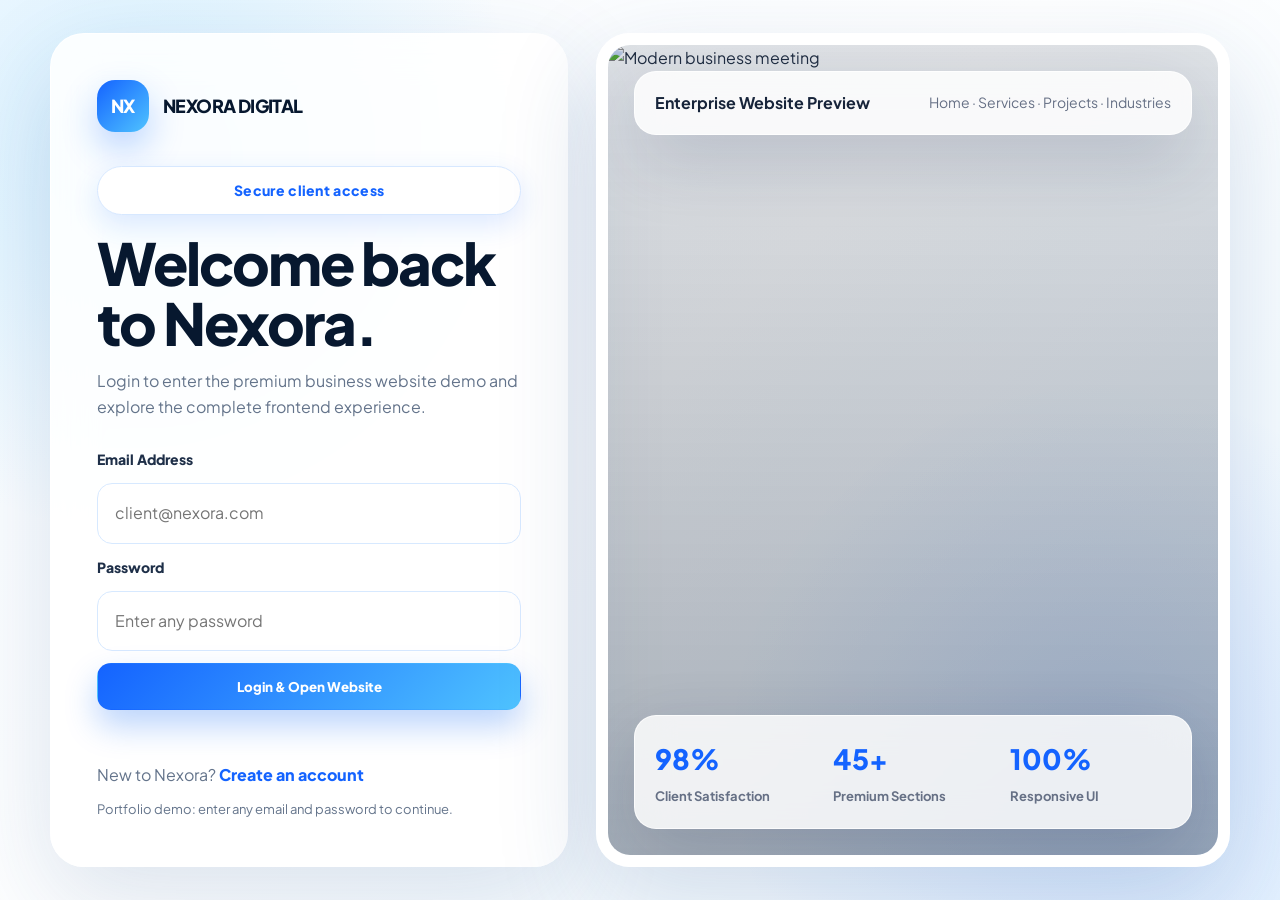
==== index.html @ 27a4ebd5 "Move website files to root" ====
<!DOCTYPE html>
<html lang="en">
<head>
  <meta charset="UTF-8">
  <meta name="viewport" content="width=device-width, initial-scale=1.0">
  <title>Login | NEXORA DIGITAL SOLUTIONS</title>
  <link rel="stylesheet" href="style.css">
  <link href="https://fonts.googleapis.com/css2?family=Plus+Jakarta+Sans:wght@400;500;600;700;800;900&display=swap" rel="stylesheet">
</head>
<body class="auth-body">
  <main class="auth-shell">
    <section class="auth-panel reveal show">
      <a class="brand auth-brand" href="index.html"><span class="logo">NX</span><span>NEXORA DIGITAL</span></a>
      <span class="eyebrow">Secure client access</span>
      <h1>Welcome back to Nexora.</h1>
      <p>Login to enter the premium business website demo and explore the complete frontend experience.</p>
      <form class="auth-form" id="loginForm">
        <label>Email Address</label>
        <input type="email" id="loginEmail" placeholder="client@nexora.com" required>
        <label>Password</label>
        <input type="password" id="loginPassword" placeholder="Enter any password" required>
        <button class="btn btn-primary" type="submit">Login & Open Website</button>
        <p class="form-message"></p>
      </form>
      <p class="auth-switch">New to Nexora? <a href="register.html">Create an account</a></p>
      <p class="auth-note">Portfolio demo: enter any email and password to continue.</p>
    </section>
    <section class="auth-visual">
      <div class="auth-card-top glass-card">
        <b>Enterprise Website Preview</b>
        <span>Home · Services · Projects · Industries</span>
      </div>
      <img src="https://images.unsplash.com/photo-1556761175-5973dc0f32e7?q=80&w=1500&auto=format&fit=crop" alt="Modern business meeting">
      <div class="auth-metrics glass-card">
        <div><strong>98%</strong><span>Client Satisfaction</span></div>
        <div><strong>45+</strong><span>Premium Sections</span></div>
        <div><strong>100%</strong><span>Responsive UI</span></div>
      </div>
    </section>
  </main>
  <script src="script.js"></script>
</body>
</html>
---- style.css ----
:root{
    --bg:#ffffff;
    --text:#081a37;
    --card:#ffffff;
    --section:#f6fbff;
    --border:#dfeeff;
}

.dark-mode{
    --bg:#071a35;
    --text:#ffffff;
    --card:#102544;
    --section:#0b2345;
    --border:#1d3a66;
}



:root{
  --primary:#0b63f6;--primary-2:#22b8ff;--dark:#0b1220;--text:#1d2939;--muted:#667085;--light:#f4f9ff;--white:#fff;--glass:rgba(255,255,255,.72);--border:rgba(11,99,246,.14);--shadow:0 24px 70px rgba(15,35,80,.13);--radius:24px;--max:1180px;
}
*{box-sizing:border-box;margin:0;padding:0}html{scroll-behavior:smooth}body{font-family:Inter,ui-sans-serif,system-ui,-apple-system,Segoe UI,Arial,sans-serif;color:var(--text);background:linear-gradient(180deg,#fff 0%,#f5fbff 55%,#fff 100%);line-height:1.65;overflow-x:hidden}a{text-decoration:none;color:inherit}img{max-width:100%;display:block}.container{width:min(var(--max),92%);margin:auto}.section{padding:94px 0}.section-soft{background:linear-gradient(135deg,#f6fbff,#eef8ff)}.eyebrow{display:inline-flex;align-items:center;gap:8px;padding:8px 14px;border-radius:999px;background:#eaf5ff;color:#075fd4;font-weight:800;font-size:13px;letter-spacing:.2px}.title{font-size:clamp(32px,4vw,54px);line-height:1.08;color:var(--dark);letter-spacing:-1.8px;margin:16px 0}.subtitle{font-size:18px;color:var(--muted);max-width:760px}.center{text-align:center}.center .subtitle{margin:auto}.btn{display:inline-flex;align-items:center;justify-content:center;gap:10px;padding:14px 22px;border-radius:14px;border:1px solid transparent;font-weight:800;transition:.28s ease;cursor:pointer}.btn-primary{background:linear-gradient(135deg,var(--primary),var(--primary-2));color:#fff;box-shadow:0 16px 32px rgba(11,99,246,.28)}.btn-primary:hover{transform:translateY(-3px);box-shadow:0 22px 45px rgba(11,99,246,.34)}.btn-light{background:#fff;border-color:#d7e9ff;color:#0b63f6}.btn-light:hover{transform:translateY(-3px);border-color:#80c9ff}.nav{position:sticky;top:0;z-index:1000;background:rgba(255,255,255,.82);backdrop-filter:blur(18px);border-bottom:1px solid rgba(17,24,39,.08)}.nav-inner{height:78px;display:flex;align-items:center;justify-content:space-between}.brand{display:flex;align-items:center;gap:12px;font-weight:950;color:var(--dark);letter-spacing:-.6px}.logo{width:42px;height:42px;border-radius:14px;background:linear-gradient(135deg,var(--primary),var(--primary-2));display:grid;place-items:center;color:#fff;box-shadow:0 12px 28px rgba(11,99,246,.28)}.nav-links{display:flex;align-items:center;gap:6px}.nav-links a{font-weight:750;color:#344054;padding:10px 14px;border-radius:12px}.nav-links a:hover,.nav-links a.active{color:#0b63f6;background:#edf7ff}.menu-btn{display:none;background:#fff;border:1px solid #d7e9ff;border-radius:12px;padding:10px;font-size:24px}.hero{position:relative;padding:92px 0 58px;overflow:hidden}.hero-grid{display:grid;grid-template-columns:1.05fr .95fr;gap:55px;align-items:center}.hero h1{font-size:clamp(42px,6vw,76px);line-height:1.02;letter-spacing:-3px;color:var(--dark);margin:16px 0}.hero p{font-size:19px;color:var(--muted);max-width:650px}.hero-actions{display:flex;gap:14px;flex-wrap:wrap;margin-top:28px}.hero-card{position:relative;background:var(--glass);border:1px solid rgba(255,255,255,.7);box-shadow:var(--shadow);border-radius:34px;padding:18px;backdrop-filter:blur(18px)}.hero-card img{height:450px;width:100%;object-fit:cover;border-radius:26px}.floating-card{position:absolute;left:-28px;bottom:38px;background:#fff;border:1px solid #e1efff;box-shadow:0 20px 48px rgba(15,35,80,.18);border-radius:20px;padding:16px 18px;max-width:250px}.shape{position:absolute;border-radius:999px;background:linear-gradient(135deg,rgba(34,184,255,.25),rgba(11,99,246,.11));filter:blur(2px);animation:float 8s ease-in-out infinite}.s1{width:220px;height:220px;top:90px;right:-70px}.s2{width:140px;height:140px;left:4%;bottom:60px;animation-delay:1.4s}@keyframes float{50%{transform:translateY(-24px) translateX(12px)}}.logo-slider{padding:28px 0;border-block:1px solid #e8f2ff;background:#fff;overflow:hidden}.logo-track{display:flex;gap:58px;white-space:nowrap;animation:slide 22s linear infinite}.logo-track span{font-size:22px;font-weight:950;color:#8aa1bd;letter-spacing:-.7px}@keyframes slide{to{transform:translateX(-50%)}}.grid-3{display:grid;grid-template-columns:repeat(3,1fr);gap:24px}.grid-4{display:grid;grid-template-columns:repeat(4,1fr);gap:22px}.card{background:#fff;border:1px solid #e6f1ff;border-radius:var(--radius);padding:28px;box-shadow:0 16px 44px rgba(15,35,80,.07);transition:.28s ease}.card:hover{transform:translateY(-8px);box-shadow:0 28px 68px rgba(15,35,80,.13);border-color:#b9ddff}.icon{width:54px;height:54px;border-radius:18px;background:linear-gradient(135deg,#e8f5ff,#dff2ff);display:grid;place-items:center;color:#0b63f6;font-size:24px;margin-bottom:18px}.stat{font-size:42px;font-weight:950;color:var(--primary);line-height:1}.split{display:grid;grid-template-columns:1fr 1fr;gap:52px;align-items:center}.image-wrap{border-radius:32px;overflow:hidden;box-shadow:var(--shadow);border:10px solid #fff}.image-wrap img{height:420px;width:100%;object-fit:cover}.features{display:grid;gap:16px;margin-top:24px}.feature-line{display:flex;gap:14px;background:#fff;border:1px solid #e6f1ff;border-radius:18px;padding:16px}.feature-line b{color:var(--dark)}.pricing{display:grid;grid-template-columns:repeat(3,1fr);gap:24px}.price-card{position:relative}.popular{border:2px solid #0b63f6;transform:scale(1.03)}.price{font-size:46px;font-weight:950;color:var(--dark)}.price small{font-size:15px;color:var(--muted)}.list{list-style:none;margin:20px 0}.list li{padding:9px 0;color:#475467}.list li:before{content:'✓';color:#0b63f6;font-weight:950;margin-right:9px}.testimonial{display:flex;flex-direction:column;gap:16px}.avatar{width:52px;height:52px;border-radius:50%;object-fit:cover}.stars{color:#ffb020;letter-spacing:2px}.faq{max-width:860px;margin:34px auto 0}.faq-item{background:#fff;border:1px solid #e6f1ff;border-radius:18px;margin-bottom:14px;overflow:hidden}.faq-q{display:flex;justify-content:space-between;align-items:center;padding:18px 22px;font-weight:900;cursor:pointer}.faq-a{display:none;padding:0 22px 20px;color:var(--muted)}.faq-item.open .faq-a{display:block}.cta{background:linear-gradient(135deg,#0b63f6,#0dc3ff);border-radius:36px;padding:58px;color:#fff;position:relative;overflow:hidden}.cta .title,.cta .subtitle{color:#fff}.page-hero{padding:86px 0;background:radial-gradient(circle at 80% 20%,#d9f2ff,transparent 35%),linear-gradient(135deg,#f7fbff,#edf8ff)}.team-img{height:250px;width:100%;object-fit:cover;border-radius:20px;margin-bottom:18px}.timeline{position:relative;margin-top:34px}.timeline:before{content:'';position:absolute;left:18px;top:0;bottom:0;width:2px;background:#cfe8ff}.timeline-item{position:relative;margin:0 0 20px 48px;background:#fff;border:1px solid #e6f1ff;border-radius:20px;padding:22px}.timeline-item:before{content:'';position:absolute;left:-39px;top:24px;width:14px;height:14px;border-radius:50%;background:#0b63f6;box-shadow:0 0 0 8px #eaf5ff}.filter-bar{display:flex;gap:12px;flex-wrap:wrap;justify-content:center;margin:30px 0}.filter-btn{border:1px solid #d7e9ff;background:#fff;padding:11px 16px;border-radius:999px;font-weight:850;cursor:pointer}.filter-btn.active,.filter-btn:hover{background:#0b63f6;color:#fff}.project-card img{height:210px;width:100%;object-fit:cover;border-radius:20px;margin-bottom:18px}.industry-row{display:grid;grid-template-columns:1fr 1fr;gap:48px;align-items:center;margin:58px 0}.industry-row:nth-child(even) .industry-image{order:2}.industry-image img{height:380px;width:100%;object-fit:cover;border-radius:30px;box-shadow:var(--shadow);border:9px solid #fff}.tag{display:inline-block;background:#eaf5ff;color:#0b63f6;padding:7px 13px;border-radius:999px;font-weight:900;font-size:13px}.domain-box{display:flex;gap:12px;background:#fff;border:1px solid #d7e9ff;box-shadow:var(--shadow);border-radius:20px;padding:12px;max-width:760px;margin:26px auto 0}.domain-box input,.form input,.form textarea,.form select{width:100%;padding:15px 16px;border:1px solid #d7e9ff;border-radius:14px;font:inherit;outline:none}.domain-box input:focus,.form input:focus,.form textarea:focus{border-color:#0b63f6;box-shadow:0 0 0 4px #eaf5ff}.form{display:grid;gap:15px}.contact-grid{display:grid;grid-template-columns:.9fr 1.1fr;gap:34px}.footer{background:#071224;color:#d6e4f5;padding:70px 0 22px}.footer-grid{display:grid;grid-template-columns:1.4fr repeat(3,1fr);gap:34px}.footer h3,.footer h4{color:#fff;margin-bottom:14px}.footer a{display:block;color:#b9c7d8;margin:9px 0}.footer input{width:100%;padding:14px;border-radius:12px;border:1px solid #243652;background:#0d1b31;color:#fff}.copyright{border-top:1px solid #1e3048;margin-top:40px;padding-top:20px;color:#9fb0c4;display:flex;justify-content:space-between;gap:16px;flex-wrap:wrap}.reveal{opacity:0;transform:translateY(34px);transition:.75s ease}.reveal.show{opacity:1;transform:none}@media(max-width:900px){.menu-btn{display:block}.nav-links{position:fixed;top:78px;left:0;right:0;background:#fff;border-bottom:1px solid #e6f1ff;flex-direction:column;align-items:stretch;padding:16px 5%;display:none}.nav-links.open{display:flex}.hero-grid,.split,.industry-row,.contact-grid{grid-template-columns:1fr}.industry-row:nth-child(even) .industry-image{order:0}.grid-3,.grid-4,.pricing,.footer-grid{grid-template-columns:1fr 1fr}.hero-card img{height:340px}.floating-card{position:static;margin-top:14px}.section{padding:70px 0}}@media(max-width:600px){.grid-3,.grid-4,.pricing,.footer-grid{grid-template-columns:1fr}.domain-box{flex-direction:column}.cta{padding:36px 24px}.hero h1{letter-spacing:-1.8px}.hero-actions .btn{width:100%}.image-wrap img,.industry-image img{height:300px}}

/* === Premium Human-Made Light Theme Upgrade === */
:root{
  --primary:#1463ff;
  --primary-2:#4fc3ff;
  --dark:#07182f;
  --text:#233044;
  --muted:#64748b;
  --light:#f6fbff;
  --white:#ffffff;
  --glass:rgba(255,255,255,.78);
  --border:rgba(20,99,255,.13);
  --shadow:0 28px 80px rgba(31,79,140,.12);
  --radius:26px;
}
body{font-family:"Plus Jakarta Sans",Inter,ui-sans-serif,system-ui,-apple-system,"Segoe UI",Arial,sans-serif;background:radial-gradient(circle at top left,rgba(79,195,255,.16),transparent 30%),linear-gradient(180deg,#ffffff 0%,#f7fbff 45%,#ffffff 100%);color:var(--text);}
.nav{background:rgba(255,255,255,.90);box-shadow:0 12px 35px rgba(15,35,80,.05);}
.brand{font-weight:900}.logo{font-weight:900}.title,.hero h1{font-weight:900;letter-spacing:-2.4px}.subtitle,.hero p{color:#5d6f86}.card,.hero-card,.faq-item,.domain-box,.feature-line,.timeline-item{box-shadow:0 18px 55px rgba(38,90,150,.08);border-color:rgba(20,99,255,.12)}
.card{position:relative;overflow:hidden}.card:before{content:"";position:absolute;inset:0;background:linear-gradient(135deg,rgba(255,255,255,.72),rgba(232,247,255,.28));opacity:.75;pointer-events:none}.card>*{position:relative}.btn{font-family:inherit}.nav-logout{border:1px solid #d7e9ff;background:#fff;color:#1463ff;border-radius:12px;padding:10px 14px;font-weight:850;cursor:pointer;transition:.25s ease}.nav-logout:hover{background:#edf7ff;transform:translateY(-2px)}

.auth-body{min-height:100vh;background:radial-gradient(circle at 12% 18%,rgba(79,195,255,.22),transparent 28%),radial-gradient(circle at 86% 84%,rgba(20,99,255,.13),transparent 28%),linear-gradient(135deg,#f7fbff,#ffffff 48%,#eef8ff);display:grid;place-items:center;padding:28px;}
.auth-shell{width:min(1180px,100%);display:grid;grid-template-columns:.9fr 1.1fr;gap:28px;align-items:stretch;}
.reverse-auth{grid-template-columns:1.1fr .9fr}.auth-panel{background:rgba(255,255,255,.86);border:1px solid rgba(255,255,255,.85);box-shadow:0 34px 100px rgba(31,79,140,.16);backdrop-filter:blur(22px);border-radius:34px;padding:46px;display:flex;flex-direction:column;justify-content:center;}
.auth-brand{margin-bottom:34px}.auth-panel h1{font-size:clamp(34px,5vw,58px);line-height:1.04;letter-spacing:-2px;color:var(--dark);margin:18px 0 14px;font-weight:900}.auth-panel p{color:var(--muted);font-size:16px}.auth-form{display:grid;gap:12px;margin-top:28px}.auth-form label{font-weight:800;color:#1e2f48;font-size:14px}.auth-form input{width:100%;padding:16px 17px;border:1px solid #d7e9ff;border-radius:15px;font:inherit;background:#fff;outline:none}.auth-form input:focus{border-color:var(--primary);box-shadow:0 0 0 5px #eaf5ff}.auth-switch{margin-top:20px}.auth-switch a{font-weight:900;color:var(--primary)}.auth-note{margin-top:10px;font-size:13px!important}.auth-visual{position:relative;min-height:680px;border-radius:34px;overflow:hidden;box-shadow:0 34px 100px rgba(31,79,140,.18);border:12px solid #fff}.auth-visual:after{content:"";position:absolute;inset:0;background:linear-gradient(180deg,rgba(7,24,47,.12),rgba(7,24,47,.34));}.auth-visual img{width:100%;height:100%;object-fit:cover}.glass-card{position:absolute;z-index:2;background:rgba(255,255,255,.82);backdrop-filter:blur(18px);border:1px solid rgba(255,255,255,.75);box-shadow:0 24px 70px rgba(15,35,80,.18);border-radius:22px;color:#17243a}.auth-card-top{top:26px;left:26px;right:26px;padding:18px 20px;display:flex;justify-content:space-between;gap:18px;align-items:center}.auth-card-top span{color:#667085;font-size:14px}.auth-metrics{left:26px;right:26px;bottom:26px;padding:20px;display:grid;grid-template-columns:repeat(3,1fr);gap:16px}.auth-metrics strong{display:block;color:var(--primary);font-size:28px;font-weight:900}.auth-metrics span{color:#667085;font-size:13px;font-weight:700}.auth-form .form-message{min-height:20px;font-weight:800;color:#1463ff}
@media(max-width:900px){.auth-shell,.reverse-auth{grid-template-columns:1fr}.auth-visual{min-height:420px;order:-1}.auth-panel{padding:32px}.auth-card-top{flex-direction:column;align-items:flex-start}.nav-logout{width:100%;text-align:left}.title,.hero h1{letter-spacing:-1.4px}}
@media(max-width:600px){.auth-body{padding:14px}.auth-panel{padding:24px;border-radius:24px}.auth-visual{border-width:7px;border-radius:24px;min-height:360px}.auth-metrics{grid-template-columns:1fr}.auth-card-top,.auth-metrics{left:14px;right:14px}.auth-panel h1{letter-spacing:-1px}}
.service-thumb{
    width:100%;
    height:220px;
    object-fit:cover;
    border-radius:18px;
    margin-bottom:20px;
    transition:0.4s ease;
}

.card:hover .service-thumb{
    transform:scale(1.05);
}

.card{
    overflow:hidden;
}
.service-thumb{
  width:100%;
  height:220px;
  object-fit:cover;
  border-radius:18px;
  margin-bottom:20px;
  transition:0.4s ease;
}

.card:hover .service-thumb{
  transform:scale(1.05);
}

.card{
  overflow:hidden;
}
.service-thumb{
  width:100%;
  height:220px;
  object-fit:cover;
  border-radius:18px;
  margin-bottom:22px;
  transition:.4s ease;
}

.card{
  overflow:hidden;
}

.card:hover .service-thumb{
  transform:scale(1.05);
}
.contact-hero-image{
  width:100%;
  height:300px;
  object-fit:cover;
  border-radius:24px;
  margin-bottom:25px;
  box-shadow:0 18px 55px rgba(38,90,150,.10);
}

.contact-icon{
  width:38px;
  height:38px;
  object-fit:contain;
  margin-right:14px;
}

.feature-line{
  display:flex;
  align-items:center;
}
.service-thumb{
  width:100%;
  height:220px;
  object-fit:cover;
  border-radius:18px;
  margin-bottom:22px;
  transition:.4s ease;
}

.card{
  overflow:hidden;
}

.card:hover .service-thumb{
  transform:scale(1.05);
}
.service-thumb{
  width:100%;
  height:220px;
  object-fit:cover;
  border-radius:18px;
  margin-bottom:20px;
  transition:.4s ease;
}

.card{
  overflow:hidden;
}

.card:hover .service-thumb{
  transform:scale(1.05);
}
.service-thumb{
  width:100%;
  height:220px;
  object-fit:cover;
  border-radius:18px;
  margin-bottom:20px;
  transition:.4s ease;
}

.card{
  overflow:hidden;
}

.card:hover .service-thumb{
  transform:scale(1.05);
}
/* ===============================
   FINAL HEADER + PAGE HERO FIX
   Paste at bottom of style.css
================================ */

.nav{
    position:sticky;
    top:0;
    width:100%;

    background:#fff;

    border-bottom:1px solid #e8eef8;

    z-index:9999;
}

.nav-inner{
    max-width:1600px;
    width:100%;

    margin:auto;

    display:flex;
    align-items:center;
    justify-content:space-between;

    padding:0 40px;
    height:90px;
}

.brand{
  display:flex;
  align-items:center;
  gap:14px;
  font-size:18px;
  font-weight:900;
  color:#07182f;
}

.logo{
  width:52px;
  height:52px;
  border-radius:18px;
  background:linear-gradient(135deg,#1463ff,#4fc3ff);
  color:#fff;
  display:grid;
  place-items:center;
  font-weight:900;
  box-shadow:0 16px 35px rgba(20,99,255,.28);
}

.nav-links{
  display:flex;
  align-items:center;
  gap:8px;
  background:#f8fbff;
  padding:8px;
  border-radius:20px;
  border:1px solid #e6f1ff;
}

.nav-links a{
  padding:12px 17px;
  border-radius:14px;
  font-weight:800;
  color:#344054;
}

.nav-links a:hover,
.nav-links a.active{
  background:#fff;
  color:#1463ff;
  box-shadow:0 8px 24px rgba(20,99,255,.10);
}

.nav-logout{
  padding:12px 18px;
  border-radius:14px;
}

/* Fix big empty header space */
.page-hero{
  padding:75px 0 65px;
  background:
    radial-gradient(circle at 85% 10%, rgba(79,195,255,.22), transparent 30%),
    linear-gradient(135deg,#f8fbff,#eef8ff);
}

.page-hero .title{
  margin-top:16px;
  margin-bottom:18px;
}

.hero{
  padding:85px 0 70px;
}

/* Clean repeated image card style */
.service-thumb{
  width:100%;
  height:220px;
  object-fit:cover;
  border-radius:18px;
  margin-bottom:20px;
  transition:.4s ease;
}

.card{
  overflow:hidden;
}

.card:hover .service-thumb{
  transform:scale(1.05);
}

/* Mobile fix */
@media(max-width:900px){
  .menu-btn{
    display:block;
  }

  .nav-links{
    position:fixed;
    top:88px;
    left:0;
    right:0;
    display:none;
    flex-direction:column;
    align-items:stretch;
    background:white;
    border-radius:0;
    padding:18px 5%;
  }

  .nav-links.open{
    display:flex;
  }

  .nav-inner{
    height:88px;
  }

  .page-hero{
    padding:55px 0 50px;
  }
}
/* Final spacing fix */
.page-hero{
  padding:110px 0 70px !important;
}

.page-hero .title{
  margin-top:0;
}

/* Fix service card image area */
.service-thumb{
  width:100%;
  height:220px;
  object-fit:cover;
  border-radius:18px;
  margin-bottom:20px;
  background:#eef7ff;
}
/* Premium Brand Logo */

.premium-brand{
    display:flex;
    align-items:center;
    gap:14px;
    text-decoration:none;
}

.brand-icon{
    width:58px;
    height:58px;
    border-radius:18px;
    background:linear-gradient(135deg,#1463ff,#4fc3ff);
    display:flex;
    align-items:center;
    justify-content:center;
    color:#fff;
    font-size:24px;
    font-weight:900;
    box-shadow:0 12px 30px rgba(20,99,255,.25);
}

.brand-text h2{
    margin:0;
    font-size:26px;
    font-weight:900;
    color:#081a37;
    line-height:1;
}

.brand-text small{
    display:block;
    margin-top:4px;
    color:#6b7a90;
    font-size:11px;
    letter-spacing:3px;
    font-weight:700;
}
.eyebrow{
  display:inline-flex;
  align-items:center;
  justify-content:center;
  gap:8px;

  padding:10px 20px;
  border-radius:999px;

  background:linear-gradient(135deg,#eaf5ff,#ffffff);
  border:1px solid #6ba5e7;

  color:#005eea;
  font-size:14px;
  font-weight:900;
  letter-spacing:.3px;

  box-shadow:
    0 10px 30px rgba(20,99,255,.10),
    inset 0 1px 0 rgba(255,255,255,.9);
}
.project-card img{
  width:100%;
  height:240px;
  object-fit:cover;
  border-radius:20px;
  margin-bottom:18px;
  background:#eef7ff;
}
```css
/* ==========================================
   PREMIUM BACKGROUND UPGRADE
   Paste at the VERY END of style.css
========================================== */

/* Main Website Background */
body{
    background:var(--bg);
    color:var(--text);
    transition:.4s ease;
}

.card{
    background:var(--card);
    border:1px solid var(--border);
}

.section-soft{
    background:var(--section);
}

.nav{
    background:var(--card);
}

/* Hero Section */
.page-hero{
    position:relative;
    overflow:hidden;

    padding:120px 0 90px !important;

    background:
    linear-gradient(
    rgba(7,24,47,.75),
    rgba(7,24,47,.75)),

    url("https://images.unsplash.com/photo-1497366754035-f200968a6e72?w=1920");

    background-size:cover;
    background-position:center;
    background-repeat:no-repeat;
}

.page-hero::before{
    content:"";
    position:absolute;
    inset:0;

    background:
    radial-gradient(
    circle,
    rgba(255,255,255,.08) 1px,
    transparent 1px);

    background-size:28px 28px;
}

.page-hero .title,
.page-hero .subtitle{
    color:#fff !important;
}

.page-hero .eyebrow{
    background:rgba(255,255,255,.12);
    color:#fff;
    border:1px solid rgba(255,255,255,.2);
}


/* Alternate Section Background */
.section-soft{
    background:
    linear-gradient(
    135deg,
    #081a37,
    #10284f
    ) !important;
}

.section-soft .title,
.section-soft .subtitle,
.section-soft h2,
.section-soft h3,
.section-soft p,
.section-soft .eyebrow{
    color:#fafafa !important;
}

.section-soft .card{
    background:rgba(255, 255, 255, 0.06);
    backdrop-filter:blur(14px);
    border:1px solid rgba(255,255,255,.08);
}


/* Project Cards */
.project-card{
    background:#fff;
    border:none;

    box-shadow:
    0 20px 60px rgba(0,0,0,.08);

    transition:.4s ease;
}

.project-card:hover{
    transform:translateY(-10px);

    box-shadow:
    0 30px 70px rgba(0,0,0,.15);
}


/* Industry Images */
.industry-image img,
.project-card img,
.image-wrap img{
    transition:.5s ease;
}

.industry-image:hover img,
.project-card:hover img,
.image-wrap:hover img{
    transform:scale(1.05);
}


/* CTA Section */
.cta{
    background:
    linear-gradient(
    135deg,
    #95fc5a,
    #00b7ff
    ) !important;

    box-shadow:
    0 25px 80px rgba(20,99,255,.30);
}


/* Footer */
.footer{
    background:
    linear-gradient(
    135deg,
    #020617,
    #07182f
    ) !important;
}

.footer::before{
    content:"";
    display:block;
    height:1px;

    background:
    linear-gradient(
    90deg,
    transparent,
    rgba(255,255,255,.15),
    transparent);
}


/* Navigation */
.nav{
    background:
    rgba(255,255,255,.92) !important;

    backdrop-filter:blur(20px);

    box-shadow:
    0 10px 35px rgba(0,0,0,.04);
}


/* Premium Glow Effect */
.card{
    position:relative;
}

.card::after{
    content:"";
    position:absolute;
    top:0;
    left:0;
    right:0;

    height:3px;

    background:
    linear-gradient(
    90deg,
    #1463ff,
    #4fc3ff);

    opacity:0;
    transition:.3s ease;
}

.card:hover::after{
    opacity:1;
}


/* Scrollbar */
::-webkit-scrollbar{
    width:10px;
}

::-webkit-scrollbar-track{
    background:#edf5ff;
}

::-webkit-scrollbar-thumb{
    background:#1463ff;
    border-radius:20px;
}

::-webkit-scrollbar-thumb:hover{
    background:#0b4fd9;
}
```
/* FINAL EYEBROW FIX */

.eyebrow{
    display:inline-flex !important;
    align-items:center !important;
    gap:10px !important;

    padding:12px 24px !important;

    background:#ffffff !important;
    border:1px solid #d8e8ff !important;

    border-radius:999px !important;

    color:#1463ff !important;

    font-size:14px !important;
    font-weight:800 !important;

    box-shadow:0 8px 24px rgba(20,99,255,.12) !important;
}

.eyebrow::before{
    content:"" !important;

    width:8px !important;
    height:8px !important;

    border-radius:50% !important;

    background:#1463ff !important;

    box-shadow:0 0 0 4px rgba(20,99,255,.12) !important;
}
/* Final badge fix for light + dark sections */
.eyebrow{
  display:inline-flex !important;
  align-items:center !important;
  gap:10px !important;
  padding:12px 24px !important;
  background:#ffffff !important;
  color:#1463ff !important;
  border:1px solid #cfe4ff !important;
  border-radius:999px !important;
  font-size:14px !important;
  font-weight:900 !important;
  box-shadow:0 10px 28px rgba(20,99,255,.14) !important;
}

.eyebrow::before{
  content:"" !important;
  width:8px !important;
  height:8px !important;
  border-radius:50% !important;
  background:#1463ff !important;
  box-shadow:0 0 0 5px rgba(20,99,255,.12) !important;
}
/* Force badge text color */

.eyebrow,
.eyebrow span,
.eyebrow p{
    color:#1463ff !important;
    opacity:1 !important;
    visibility:visible !important;
}

.eyebrow{
    background:#ffffff !important;
    border:1px solid #565657 !important;
}

/* FINAL EYEBROW FIX */

.eyebrow{
    display:inline-flex !important;
    align-items:center !important;
    gap:10px !important;

    padding:12px 24px !important;

    background:#ffffff !important;
    border:1px solid #d7e8ff !important;

    border-radius:999px !important;

    color:#1463ff !important;

    font-size:14px !important;
    font-weight:800 !important;

    text-decoration:none !important;
    opacity:1 !important;
}

.eyebrow::before{
    content:"";
    width:8px;
    height:8px;
    border-radius:50%;
    background:#1463ff;
    box-shadow:0 0 0 4px rgba(20,99,255,.12);
}

/* Fix text inside dark sections */
.section-soft .eyebrow,
.center .eyebrow,
.reveal .eyebrow{
    color:#1463ff !important;
}
.eyebrow::before{
  display:none !important;
}
.theme-btn{
    width:50px;
    height:50px;

    border:none;
    border-radius:14px;

    cursor:pointer;

    font-size:20px;

    background:#eef6ff;

    transition:.3s;
}

.theme-btn:hover{
    transform:translateY(-2px);
}
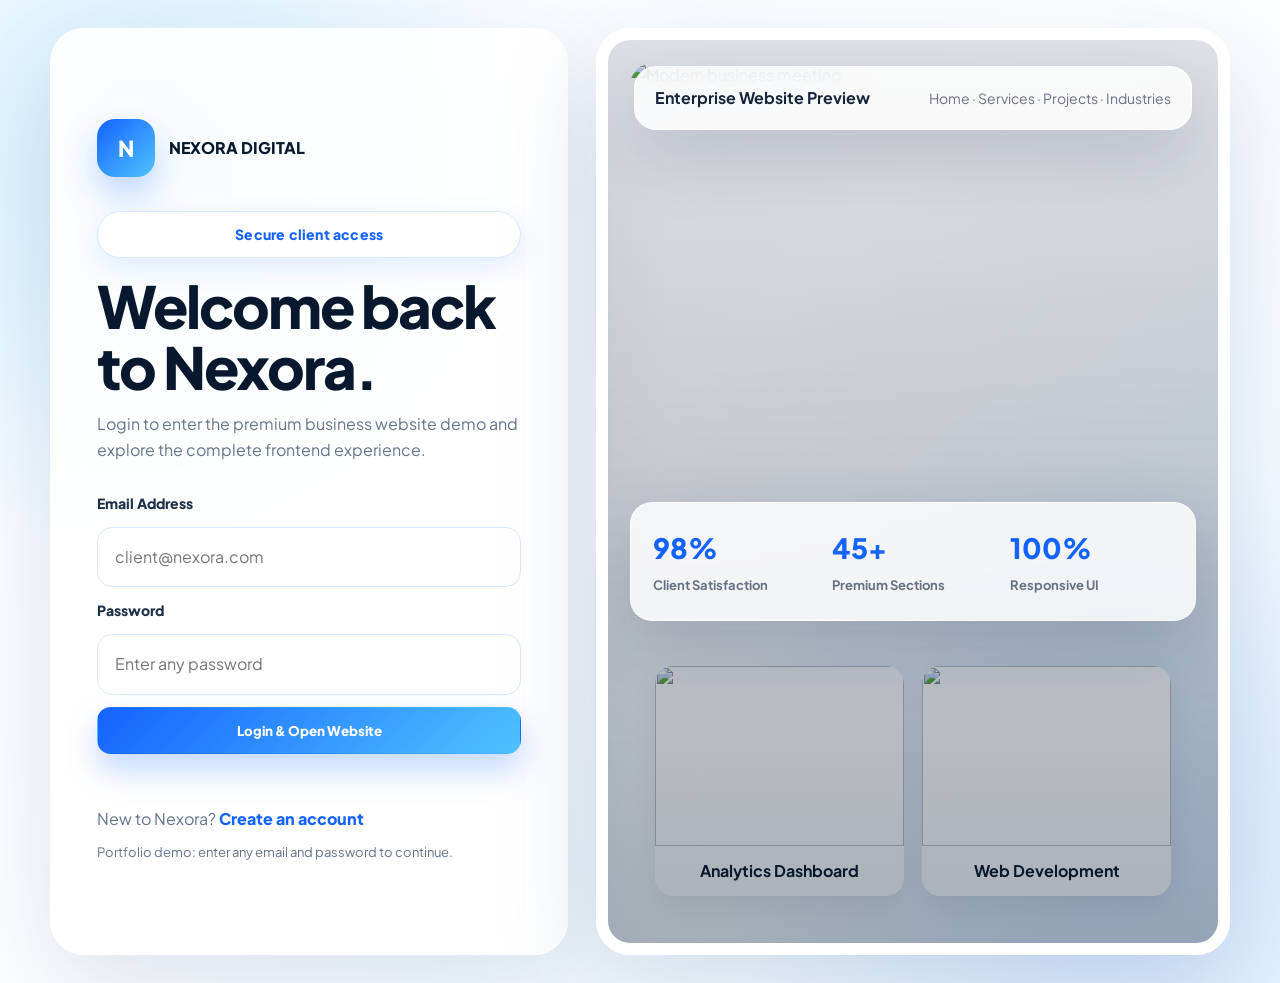
==== commit a6d9dfd1: "Final Nexora website improvements" ====
--- a/index.html
+++ b/index.html
@@ -10,7 +10,7 @@
 <body class="auth-body">
   <main class="auth-shell">
     <section class="auth-panel reveal show">
-      <a class="brand auth-brand" href="index.html"><span class="logo">NX</span><span>NEXORA DIGITAL</span></a>
+      <a class="brand auth-brand" href="index.html"><span class="logo">N</span><span>NEXORA DIGITAL</span></a>
       <span class="eyebrow">Secure client access</span>
       <h1>Welcome back to Nexora.</h1>
       <p>Login to enter the premium business website demo and explore the complete frontend experience.</p>
@@ -32,10 +32,24 @@
       </div>
       <img src="https://images.unsplash.com/photo-1556761175-5973dc0f32e7?q=80&w=1500&auto=format&fit=crop" alt="Modern business meeting">
       <div class="auth-metrics glass-card">
+        
         <div><strong>98%</strong><span>Client Satisfaction</span></div>
         <div><strong>45+</strong><span>Premium Sections</span></div>
         <div><strong>100%</strong><span>Responsive UI</span></div>
       </div>
+      <div class="extra-showcase">
+
+  <div class="extra-card">
+    <img src="https://images.unsplash.com/photo-1551288049-bebda4e38f71?w=1200" alt="">
+    <span>Analytics Dashboard</span>
+  </div>
+
+  <div class="extra-card">
+    <img src="https://images.unsplash.com/photo-1498050108023-c5249f4df085?w=1200" alt="">
+    <span>Web Development</span>
+  </div>
+
+</div>
     </section>
   </main>
   <script src="script.js"></script>
--- a/style.css
+++ b/style.css
@@ -1,28 +1,9 @@
-
-:root{
-    --bg:#ffffff;
-    --text:#081a37;
-    --card:#ffffff;
-    --section:#f6fbff;
-    --border:#dfeeff;
-}
-
-.dark-mode{
-    --bg:#071a35;
-    --text:#ffffff;
-    --card:#102544;
-    --section:#0b2345;
-    --border:#1d3a66;
-}
-
-
-
-:root{
-  --primary:#0b63f6;--primary-2:#22b8ff;--dark:#0b1220;--text:#1d2939;--muted:#667085;--light:#f4f9ff;--white:#fff;--glass:rgba(255,255,255,.72);--border:rgba(11,99,246,.14);--shadow:0 24px 70px rgba(15,35,80,.13);--radius:24px;--max:1180px;
-}
-*{box-sizing:border-box;margin:0;padding:0}html{scroll-behavior:smooth}body{font-family:Inter,ui-sans-serif,system-ui,-apple-system,Segoe UI,Arial,sans-serif;color:var(--text);background:linear-gradient(180deg,#fff 0%,#f5fbff 55%,#fff 100%);line-height:1.65;overflow-x:hidden}a{text-decoration:none;color:inherit}img{max-width:100%;display:block}.container{width:min(var(--max),92%);margin:auto}.section{padding:94px 0}.section-soft{background:linear-gradient(135deg,#f6fbff,#eef8ff)}.eyebrow{display:inline-flex;align-items:center;gap:8px;padding:8px 14px;border-radius:999px;background:#eaf5ff;color:#075fd4;font-weight:800;font-size:13px;letter-spacing:.2px}.title{font-size:clamp(32px,4vw,54px);line-height:1.08;color:var(--dark);letter-spacing:-1.8px;margin:16px 0}.subtitle{font-size:18px;color:var(--muted);max-width:760px}.center{text-align:center}.center .subtitle{margin:auto}.btn{display:inline-flex;align-items:center;justify-content:center;gap:10px;padding:14px 22px;border-radius:14px;border:1px solid transparent;font-weight:800;transition:.28s ease;cursor:pointer}.btn-primary{background:linear-gradient(135deg,var(--primary),var(--primary-2));color:#fff;box-shadow:0 16px 32px rgba(11,99,246,.28)}.btn-primary:hover{transform:translateY(-3px);box-shadow:0 22px 45px rgba(11,99,246,.34)}.btn-light{background:#fff;border-color:#d7e9ff;color:#0b63f6}.btn-light:hover{transform:translateY(-3px);border-color:#80c9ff}.nav{position:sticky;top:0;z-index:1000;background:rgba(255,255,255,.82);backdrop-filter:blur(18px);border-bottom:1px solid rgba(17,24,39,.08)}.nav-inner{height:78px;display:flex;align-items:center;justify-content:space-between}.brand{display:flex;align-items:center;gap:12px;font-weight:950;color:var(--dark);letter-spacing:-.6px}.logo{width:42px;height:42px;border-radius:14px;background:linear-gradient(135deg,var(--primary),var(--primary-2));display:grid;place-items:center;color:#fff;box-shadow:0 12px 28px rgba(11,99,246,.28)}.nav-links{display:flex;align-items:center;gap:6px}.nav-links a{font-weight:750;color:#344054;padding:10px 14px;border-radius:12px}.nav-links a:hover,.nav-links a.active{color:#0b63f6;background:#edf7ff}.menu-btn{display:none;background:#fff;border:1px solid #d7e9ff;border-radius:12px;padding:10px;font-size:24px}.hero{position:relative;padding:92px 0 58px;overflow:hidden}.hero-grid{display:grid;grid-template-columns:1.05fr .95fr;gap:55px;align-items:center}.hero h1{font-size:clamp(42px,6vw,76px);line-height:1.02;letter-spacing:-3px;color:var(--dark);margin:16px 0}.hero p{font-size:19px;color:var(--muted);max-width:650px}.hero-actions{display:flex;gap:14px;flex-wrap:wrap;margin-top:28px}.hero-card{position:relative;background:var(--glass);border:1px solid rgba(255,255,255,.7);box-shadow:var(--shadow);border-radius:34px;padding:18px;backdrop-filter:blur(18px)}.hero-card img{height:450px;width:100%;object-fit:cover;border-radius:26px}.floating-card{position:absolute;left:-28px;bottom:38px;background:#fff;border:1px solid #e1efff;box-shadow:0 20px 48px rgba(15,35,80,.18);border-radius:20px;padding:16px 18px;max-width:250px}.shape{position:absolute;border-radius:999px;background:linear-gradient(135deg,rgba(34,184,255,.25),rgba(11,99,246,.11));filter:blur(2px);animation:float 8s ease-in-out infinite}.s1{width:220px;height:220px;top:90px;right:-70px}.s2{width:140px;height:140px;left:4%;bottom:60px;animation-delay:1.4s}@keyframes float{50%{transform:translateY(-24px) translateX(12px)}}.logo-slider{padding:28px 0;border-block:1px solid #e8f2ff;background:#fff;overflow:hidden}.logo-track{display:flex;gap:58px;white-space:nowrap;animation:slide 22s linear infinite}.logo-track span{font-size:22px;font-weight:950;color:#8aa1bd;letter-spacing:-.7px}@keyframes slide{to{transform:translateX(-50%)}}.grid-3{display:grid;grid-template-columns:repeat(3,1fr);gap:24px}.grid-4{display:grid;grid-template-columns:repeat(4,1fr);gap:22px}.card{background:#fff;border:1px solid #e6f1ff;border-radius:var(--radius);padding:28px;box-shadow:0 16px 44px rgba(15,35,80,.07);transition:.28s ease}.card:hover{transform:translateY(-8px);box-shadow:0 28px 68px rgba(15,35,80,.13);border-color:#b9ddff}.icon{width:54px;height:54px;border-radius:18px;background:linear-gradient(135deg,#e8f5ff,#dff2ff);display:grid;place-items:center;color:#0b63f6;font-size:24px;margin-bottom:18px}.stat{font-size:42px;font-weight:950;color:var(--primary);line-height:1}.split{display:grid;grid-template-columns:1fr 1fr;gap:52px;align-items:center}.image-wrap{border-radius:32px;overflow:hidden;box-shadow:var(--shadow);border:10px solid #fff}.image-wrap img{height:420px;width:100%;object-fit:cover}.features{display:grid;gap:16px;margin-top:24px}.feature-line{display:flex;gap:14px;background:#fff;border:1px solid #e6f1ff;border-radius:18px;padding:16px}.feature-line b{color:var(--dark)}.pricing{display:grid;grid-template-columns:repeat(3,1fr);gap:24px}.price-card{position:relative}.popular{border:2px solid #0b63f6;transform:scale(1.03)}.price{font-size:46px;font-weight:950;color:var(--dark)}.price small{font-size:15px;color:var(--muted)}.list{list-style:none;margin:20px 0}.list li{padding:9px 0;color:#475467}.list li:before{content:'✓';color:#0b63f6;font-weight:950;margin-right:9px}.testimonial{display:flex;flex-direction:column;gap:16px}.avatar{width:52px;height:52px;border-radius:50%;object-fit:cover}.stars{color:#ffb020;letter-spacing:2px}.faq{max-width:860px;margin:34px auto 0}.faq-item{background:#fff;border:1px solid #e6f1ff;border-radius:18px;margin-bottom:14px;overflow:hidden}.faq-q{display:flex;justify-content:space-between;align-items:center;padding:18px 22px;font-weight:900;cursor:pointer}.faq-a{display:none;padding:0 22px 20px;color:var(--muted)}.faq-item.open .faq-a{display:block}.cta{background:linear-gradient(135deg,#0b63f6,#0dc3ff);border-radius:36px;padding:58px;color:#fff;position:relative;overflow:hidden}.cta .title,.cta .subtitle{color:#fff}.page-hero{padding:86px 0;background:radial-gradient(circle at 80% 20%,#d9f2ff,transparent 35%),linear-gradient(135deg,#f7fbff,#edf8ff)}.team-img{height:250px;width:100%;object-fit:cover;border-radius:20px;margin-bottom:18px}.timeline{position:relative;margin-top:34px}.timeline:before{content:'';position:absolute;left:18px;top:0;bottom:0;width:2px;background:#cfe8ff}.timeline-item{position:relative;margin:0 0 20px 48px;background:#fff;border:1px solid #e6f1ff;border-radius:20px;padding:22px}.timeline-item:before{content:'';position:absolute;left:-39px;top:24px;width:14px;height:14px;border-radius:50%;background:#0b63f6;box-shadow:0 0 0 8px #eaf5ff}.filter-bar{display:flex;gap:12px;flex-wrap:wrap;justify-content:center;margin:30px 0}.filter-btn{border:1px solid #d7e9ff;background:#fff;padding:11px 16px;border-radius:999px;font-weight:850;cursor:pointer}.filter-btn.active,.filter-btn:hover{background:#0b63f6;color:#fff}.project-card img{height:210px;width:100%;object-fit:cover;border-radius:20px;margin-bottom:18px}.industry-row{display:grid;grid-template-columns:1fr 1fr;gap:48px;align-items:center;margin:58px 0}.industry-row:nth-child(even) .industry-image{order:2}.industry-image img{height:380px;width:100%;object-fit:cover;border-radius:30px;box-shadow:var(--shadow);border:9px solid #fff}.tag{display:inline-block;background:#eaf5ff;color:#0b63f6;padding:7px 13px;border-radius:999px;font-weight:900;font-size:13px}.domain-box{display:flex;gap:12px;background:#fff;border:1px solid #d7e9ff;box-shadow:var(--shadow);border-radius:20px;padding:12px;max-width:760px;margin:26px auto 0}.domain-box input,.form input,.form textarea,.form select{width:100%;padding:15px 16px;border:1px solid #d7e9ff;border-radius:14px;font:inherit;outline:none}.domain-box input:focus,.form input:focus,.form textarea:focus{border-color:#0b63f6;box-shadow:0 0 0 4px #eaf5ff}.form{display:grid;gap:15px}.contact-grid{display:grid;grid-template-columns:.9fr 1.1fr;gap:34px}.footer{background:#071224;color:#d6e4f5;padding:70px 0 22px}.footer-grid{display:grid;grid-template-columns:1.4fr repeat(3,1fr);gap:34px}.footer h3,.footer h4{color:#fff;margin-bottom:14px}.footer a{display:block;color:#b9c7d8;margin:9px 0}.footer input{width:100%;padding:14px;border-radius:12px;border:1px solid #243652;background:#0d1b31;color:#fff}.copyright{border-top:1px solid #1e3048;margin-top:40px;padding-top:20px;color:#9fb0c4;display:flex;justify-content:space-between;gap:16px;flex-wrap:wrap}.reveal{opacity:0;transform:translateY(34px);transition:.75s ease}.reveal.show{opacity:1;transform:none}@media(max-width:900px){.menu-btn{display:block}.nav-links{position:fixed;top:78px;left:0;right:0;background:#fff;border-bottom:1px solid #e6f1ff;flex-direction:column;align-items:stretch;padding:16px 5%;display:none}.nav-links.open{display:flex}.hero-grid,.split,.industry-row,.contact-grid{grid-template-columns:1fr}.industry-row:nth-child(even) .industry-image{order:0}.grid-3,.grid-4,.pricing,.footer-grid{grid-template-columns:1fr 1fr}.hero-card img{height:340px}.floating-card{position:static;margin-top:14px}.section{padding:70px 0}}@media(max-width:600px){.grid-3,.grid-4,.pricing,.footer-grid{grid-template-columns:1fr}.domain-box{flex-direction:column}.cta{padding:36px 24px}.hero h1{letter-spacing:-1.8px}.hero-actions .btn{width:100%}.image-wrap img,.industry-image img{height:300px}}
-
-/* === Premium Human-Made Light Theme Upgrade === */
+/* =========================================================
+   NEXORA DIGITAL SOLUTIONS - CLEAN PROFESSIONAL STYLE.CSS
+   Full fixed version: cleaned duplicates + improved image spacing
+   Keeps existing colors/content; only layout and image fitting improved
+========================================================= */
+
 :root{
   --primary:#1463ff;
   --primary-2:#4fc3ff;
@@ -31,727 +12,1001 @@
   --muted:#64748b;
   --light:#f6fbff;
   --white:#ffffff;
+  --card:#ffffff;
+  --section:#f6fbff;
+  --border:#dcecff;
   --glass:rgba(255,255,255,.78);
-  --border:rgba(20,99,255,.13);
   --shadow:0 28px 80px rgba(31,79,140,.12);
   --radius:26px;
-}
-body{font-family:"Plus Jakarta Sans",Inter,ui-sans-serif,system-ui,-apple-system,"Segoe UI",Arial,sans-serif;background:radial-gradient(circle at top left,rgba(79,195,255,.16),transparent 30%),linear-gradient(180deg,#ffffff 0%,#f7fbff 45%,#ffffff 100%);color:var(--text);}
-.nav{background:rgba(255,255,255,.90);box-shadow:0 12px 35px rgba(15,35,80,.05);}
-.brand{font-weight:900}.logo{font-weight:900}.title,.hero h1{font-weight:900;letter-spacing:-2.4px}.subtitle,.hero p{color:#5d6f86}.card,.hero-card,.faq-item,.domain-box,.feature-line,.timeline-item{box-shadow:0 18px 55px rgba(38,90,150,.08);border-color:rgba(20,99,255,.12)}
-.card{position:relative;overflow:hidden}.card:before{content:"";position:absolute;inset:0;background:linear-gradient(135deg,rgba(255,255,255,.72),rgba(232,247,255,.28));opacity:.75;pointer-events:none}.card>*{position:relative}.btn{font-family:inherit}.nav-logout{border:1px solid #d7e9ff;background:#fff;color:#1463ff;border-radius:12px;padding:10px 14px;font-weight:850;cursor:pointer;transition:.25s ease}.nav-logout:hover{background:#edf7ff;transform:translateY(-2px)}
-
-.auth-body{min-height:100vh;background:radial-gradient(circle at 12% 18%,rgba(79,195,255,.22),transparent 28%),radial-gradient(circle at 86% 84%,rgba(20,99,255,.13),transparent 28%),linear-gradient(135deg,#f7fbff,#ffffff 48%,#eef8ff);display:grid;place-items:center;padding:28px;}
-.auth-shell{width:min(1180px,100%);display:grid;grid-template-columns:.9fr 1.1fr;gap:28px;align-items:stretch;}
-.reverse-auth{grid-template-columns:1.1fr .9fr}.auth-panel{background:rgba(255,255,255,.86);border:1px solid rgba(255,255,255,.85);box-shadow:0 34px 100px rgba(31,79,140,.16);backdrop-filter:blur(22px);border-radius:34px;padding:46px;display:flex;flex-direction:column;justify-content:center;}
-.auth-brand{margin-bottom:34px}.auth-panel h1{font-size:clamp(34px,5vw,58px);line-height:1.04;letter-spacing:-2px;color:var(--dark);margin:18px 0 14px;font-weight:900}.auth-panel p{color:var(--muted);font-size:16px}.auth-form{display:grid;gap:12px;margin-top:28px}.auth-form label{font-weight:800;color:#1e2f48;font-size:14px}.auth-form input{width:100%;padding:16px 17px;border:1px solid #d7e9ff;border-radius:15px;font:inherit;background:#fff;outline:none}.auth-form input:focus{border-color:var(--primary);box-shadow:0 0 0 5px #eaf5ff}.auth-switch{margin-top:20px}.auth-switch a{font-weight:900;color:var(--primary)}.auth-note{margin-top:10px;font-size:13px!important}.auth-visual{position:relative;min-height:680px;border-radius:34px;overflow:hidden;box-shadow:0 34px 100px rgba(31,79,140,.18);border:12px solid #fff}.auth-visual:after{content:"";position:absolute;inset:0;background:linear-gradient(180deg,rgba(7,24,47,.12),rgba(7,24,47,.34));}.auth-visual img{width:100%;height:100%;object-fit:cover}.glass-card{position:absolute;z-index:2;background:rgba(255,255,255,.82);backdrop-filter:blur(18px);border:1px solid rgba(255,255,255,.75);box-shadow:0 24px 70px rgba(15,35,80,.18);border-radius:22px;color:#17243a}.auth-card-top{top:26px;left:26px;right:26px;padding:18px 20px;display:flex;justify-content:space-between;gap:18px;align-items:center}.auth-card-top span{color:#667085;font-size:14px}.auth-metrics{left:26px;right:26px;bottom:26px;padding:20px;display:grid;grid-template-columns:repeat(3,1fr);gap:16px}.auth-metrics strong{display:block;color:var(--primary);font-size:28px;font-weight:900}.auth-metrics span{color:#667085;font-size:13px;font-weight:700}.auth-form .form-message{min-height:20px;font-weight:800;color:#1463ff}
-@media(max-width:900px){.auth-shell,.reverse-auth{grid-template-columns:1fr}.auth-visual{min-height:420px;order:-1}.auth-panel{padding:32px}.auth-card-top{flex-direction:column;align-items:flex-start}.nav-logout{width:100%;text-align:left}.title,.hero h1{letter-spacing:-1.4px}}
-@media(max-width:600px){.auth-body{padding:14px}.auth-panel{padding:24px;border-radius:24px}.auth-visual{border-width:7px;border-radius:24px;min-height:360px}.auth-metrics{grid-template-columns:1fr}.auth-card-top,.auth-metrics{left:14px;right:14px}.auth-panel h1{letter-spacing:-1px}}
-.service-thumb{
-    width:100%;
-    height:220px;
-    object-fit:cover;
-    border-radius:18px;
-    margin-bottom:20px;
-    transition:0.4s ease;
-}
-
-.card:hover .service-thumb{
-    transform:scale(1.05);
-}
-
-.card{
-    overflow:hidden;
-}
-.service-thumb{
-  width:100%;
-  height:220px;
-  object-fit:cover;
-  border-radius:18px;
-  margin-bottom:20px;
-  transition:0.4s ease;
-}
-
-.card:hover .service-thumb{
-  transform:scale(1.05);
-}
-
-.card{
-  overflow:hidden;
-}
-.service-thumb{
-  width:100%;
-  height:220px;
-  object-fit:cover;
-  border-radius:18px;
-  margin-bottom:22px;
-  transition:.4s ease;
-}
-
-.card{
-  overflow:hidden;
-}
-
-.card:hover .service-thumb{
-  transform:scale(1.05);
-}
-.contact-hero-image{
-  width:100%;
-  height:300px;
-  object-fit:cover;
-  border-radius:24px;
-  margin-bottom:25px;
-  box-shadow:0 18px 55px rgba(38,90,150,.10);
-}
-
-.contact-icon{
-  width:38px;
-  height:38px;
-  object-fit:contain;
-  margin-right:14px;
-}
-
-.feature-line{
-  display:flex;
-  align-items:center;
-}
-.service-thumb{
-  width:100%;
-  height:220px;
-  object-fit:cover;
-  border-radius:18px;
-  margin-bottom:22px;
-  transition:.4s ease;
-}
-
-.card{
-  overflow:hidden;
-}
-
-.card:hover .service-thumb{
-  transform:scale(1.05);
-}
-.service-thumb{
-  width:100%;
-  height:220px;
-  object-fit:cover;
-  border-radius:18px;
-  margin-bottom:20px;
-  transition:.4s ease;
-}
-
-.card{
-  overflow:hidden;
-}
-
-.card:hover .service-thumb{
-  transform:scale(1.05);
-}
-.service-thumb{
-  width:100%;
-  height:220px;
-  object-fit:cover;
-  border-radius:18px;
-  margin-bottom:20px;
-  transition:.4s ease;
-}
-
-.card{
-  overflow:hidden;
-}
-
-.card:hover .service-thumb{
-  transform:scale(1.05);
-}
-/* ===============================
-   FINAL HEADER + PAGE HERO FIX
-   Paste at bottom of style.css
-================================ */
-
-.nav{
-    position:sticky;
-    top:0;
-    width:100%;
-
-    background:#fff;
-
-    border-bottom:1px solid #e8eef8;
-
-    z-index:9999;
-}
-
-.nav-inner{
-    max-width:1600px;
-    width:100%;
-
-    margin:auto;
-
-    display:flex;
-    align-items:center;
-    justify-content:space-between;
-
-    padding:0 40px;
-    height:90px;
-}
-
-.brand{
-  display:flex;
-  align-items:center;
-  gap:14px;
-  font-size:18px;
-  font-weight:900;
-  color:#07182f;
-}
-
-.logo{
-  width:52px;
-  height:52px;
-  border-radius:18px;
-  background:linear-gradient(135deg,#1463ff,#4fc3ff);
-  color:#fff;
-  display:grid;
-  place-items:center;
-  font-weight:900;
-  box-shadow:0 16px 35px rgba(20,99,255,.28);
-}
-
-.nav-links{
-  display:flex;
-  align-items:center;
-  gap:8px;
-  background:#f8fbff;
-  padding:8px;
-  border-radius:20px;
-  border:1px solid #e6f1ff;
-}
-
-.nav-links a{
-  padding:12px 17px;
-  border-radius:14px;
-  font-weight:800;
-  color:#344054;
-}
-
-.nav-links a:hover,
-.nav-links a.active{
-  background:#fff;
-  color:#1463ff;
-  box-shadow:0 8px 24px rgba(20,99,255,.10);
-}
-
-.nav-logout{
-  padding:12px 18px;
-  border-radius:14px;
-}
-
-/* Fix big empty header space */
-.page-hero{
-  padding:75px 0 65px;
+  --max:1180px;
+}
+
+.dark-mode{
+  --dark:#ffffff;
+  --text:#ffffff;
+  --muted:#cbd5e1;
+  --card:#102544;
+  --section:#0b2345;
+  --border:#1d3a66;
+}
+
+*{box-sizing:border-box;margin:0;padding:0;}
+html{scroll-behavior:smooth;}
+
+body{
+  font-family:"Plus Jakarta Sans", sans-serif;
+  color:#233044;
+  line-height:1.65;
+  overflow-x:hidden;
   background:
-    radial-gradient(circle at 85% 10%, rgba(79,195,255,.22), transparent 30%),
-    linear-gradient(135deg,#f8fbff,#eef8ff);
-}
-
-.page-hero .title{
-  margin-top:16px;
-  margin-bottom:18px;
-}
-
-.hero{
-  padding:85px 0 70px;
-}
-
-/* Clean repeated image card style */
-.service-thumb{
-  width:100%;
-  height:220px;
-  object-fit:cover;
-  border-radius:18px;
-  margin-bottom:20px;
-  transition:.4s ease;
-}
-
-.card{
-  overflow:hidden;
-}
-
-.card:hover .service-thumb{
-  transform:scale(1.05);
-}
-
-/* Mobile fix */
-@media(max-width:900px){
-  .menu-btn{
-    display:block;
-  }
-
-  .nav-links{
-    position:fixed;
-    top:88px;
-    left:0;
-    right:0;
-    display:none;
-    flex-direction:column;
-    align-items:stretch;
-    background:white;
-    border-radius:0;
-    padding:18px 5%;
-  }
-
-  .nav-links.open{
-    display:flex;
-  }
-
-  .nav-inner{
-    height:88px;
-  }
-
-  .page-hero{
-    padding:55px 0 50px;
-  }
-}
-/* Final spacing fix */
-.page-hero{
-  padding:110px 0 70px !important;
-}
-
-.page-hero .title{
-  margin-top:0;
-}
-
-/* Fix service card image area */
-.service-thumb{
-  width:100%;
-  height:220px;
-  object-fit:cover;
-  border-radius:18px;
-  margin-bottom:20px;
-  background:#eef7ff;
-}
-/* Premium Brand Logo */
-
-.premium-brand{
-    display:flex;
-    align-items:center;
-    gap:14px;
-    text-decoration:none;
-}
-
-.brand-icon{
-    width:58px;
-    height:58px;
-    border-radius:18px;
-    background:linear-gradient(135deg,#1463ff,#4fc3ff);
-    display:flex;
-    align-items:center;
-    justify-content:center;
-    color:#fff;
-    font-size:24px;
-    font-weight:900;
-    box-shadow:0 12px 30px rgba(20,99,255,.25);
-}
-
-.brand-text h2{
-    margin:0;
-    font-size:26px;
-    font-weight:900;
-    color:#081a37;
-    line-height:1;
-}
-
-.brand-text small{
-    display:block;
-    margin-top:4px;
-    color:#6b7a90;
-    font-size:11px;
-    letter-spacing:3px;
-    font-weight:700;
-}
-.eyebrow{
+    radial-gradient(circle at 10% 20%, rgba(20,99,255,.06), transparent 25%),
+    radial-gradient(circle at 90% 80%, rgba(79,195,255,.06), transparent 25%),
+    linear-gradient(135deg,#77a7d6 0%,#74bd8a 35%,#44ac81 70%,#f5f9ff 100%);
+}
+
+a{text-decoration:none;color:inherit;}
+img{max-width:100%;display:block;}
+.container{width:min(var(--max),92%);margin:auto;}
+.section{padding:94px 0;}
+.section-soft{background:var(--section);}
+.center{text-align:center;}
+.center .subtitle{margin:auto;}
+
+.eyebrow,.hero-tag{
   display:inline-flex;
   align-items:center;
   justify-content:center;
   gap:8px;
-
-  padding:10px 20px;
+  padding:11px 22px;
   border-radius:999px;
-
-  background:linear-gradient(135deg,#eaf5ff,#ffffff);
-  border:1px solid #6ba5e7;
-
-  color:#005eea;
+  background:#ffffff;
+  border:1px solid #d7e8ff;
+  color:#1463ff;
   font-size:14px;
   font-weight:900;
-  letter-spacing:.3px;
-
-  box-shadow:
-    0 10px 30px rgba(20,99,255,.10),
-    inset 0 1px 0 rgba(255,255,255,.9);
-}
-.project-card img{
+  letter-spacing:.2px;
+  box-shadow:0 10px 28px rgba(20,99,255,.12);
+}
+
+.title{
+  font-size:clamp(32px,4vw,54px);
+  line-height:1.08;
+  color:var(--dark);
+  letter-spacing:-1.8px;
+  margin:16px 0;
+  font-weight:900;
+}
+.subtitle{font-size:18px;color:var(--muted);max-width:760px;}
+
+.btn{
+  display:inline-flex;
+  align-items:center;
+  justify-content:center;
+  gap:10px;
+  padding:14px 22px;
+  border-radius:14px;
+  border:1px solid transparent;
+  font-weight:800;
+  font-family:inherit;
+  transition:.28s ease;
+  cursor:pointer;
+}
+.btn-primary{background:linear-gradient(135deg,var(--primary),var(--primary-2));color:#fff;box-shadow:0 16px 32px rgba(20,99,255,.25);}
+.btn-light{background:#fff;border-color:#d7e9ff;color:#1463ff;}
+.btn-primary:hover,.btn-light:hover{transform:translateY(-3px);}
+
+/* ================= NAVBAR ================= */
+.nav,.premium-nav{
+  position:sticky;
+  top:0;
   width:100%;
-  height:240px;
+  z-index:9999;
+  background:rgba(255,255,255,.94);
+  backdrop-filter:blur(20px);
+  border-bottom:1px solid #e8eef8;
+  box-shadow:0 10px 35px rgba(0,0,0,.04);
+}
+.nav-inner,.premium-nav-inner{
+  max-width:1600px;
+  width:100%;
+  height:90px;
+  margin:auto;
+  display:flex;
+  align-items:center;
+  justify-content:space-between;
+  gap:24px;
+  padding:0 40px;
+}
+.brand,.premium-brand{display:flex;align-items:center;gap:14px;color:#07182f;font-weight:900;}
+.logo,.brand-icon,.premium-logo{
+  width:58px;height:58px;border-radius:18px;
+  background:linear-gradient(135deg,#1463ff,#4fc3ff);
+  color:#fff;display:grid;place-items:center;font-size:22px;font-weight:900;
+  box-shadow:0 16px 35px rgba(20,99,255,.28);
+}
+.brand-text h2,.premium-brand b{margin:0;font-size:26px;font-weight:900;color:#081a37;line-height:1;letter-spacing:-.8px;}
+.brand-text small,.premium-brand small{display:block;margin-top:5px;color:#6b7a90;font-size:11px;letter-spacing:3px;font-weight:700;}
+.nav-links,.premium-links{display:flex;align-items:center;gap:8px;background:#f8fbff;padding:8px;border-radius:20px;border:1px solid #e6f1ff;}
+.nav-links a,.premium-links a{padding:12px 17px;border-radius:14px;font-weight:800;color:#344054;transition:.25s ease;}
+.nav-links a:hover,.nav-links a.active,.premium-links a:hover,.premium-links a.active{background:#fff;color:#1463ff;box-shadow:0 8px 24px rgba(20,99,255,.10);}
+.premium-actions{display:flex;align-items:center;gap:12px;}
+.nav-logout{padding:12px 18px;border-radius:14px;border:1px solid #d7e9ff;background:#fff;color:#1463ff;font-weight:850;cursor:pointer;transition:.25s ease;}
+.nav-logout:hover{background:#edf7ff;transform:translateY(-2px);}
+.menu-btn{display:none;background:#fff;border:1px solid #d7e9ff;border-radius:12px;padding:10px 14px;font-size:24px;cursor:pointer;}
+.theme-btn{width:50px;height:50px;border:none;border-radius:14px;cursor:pointer;font-size:20px;background:#eef6ff;transition:.3s;}
+.theme-btn:hover{transform:translateY(-2px);}
+
+/* ================= HERO ================= */
+.hero{position:relative;padding:85px 0 70px;overflow:hidden;}
+.hero-grid{display:grid;grid-template-columns:1.05fr .95fr;gap:55px;align-items:center;}
+.hero h1{font-size:clamp(42px,6vw,76px);line-height:1.02;letter-spacing:-3px;color:#07182f;margin:16px 0;font-weight:900;}
+.hero p{font-size:19px;color:#5d6f86;max-width:650px;}
+.hero-actions,.hero-buttons{display:flex;gap:18px;flex-wrap:wrap;margin-top:35px;}
+.hero-card{position:relative;background:var(--glass);border:1px solid rgba(255,255,255,.7);box-shadow:var(--shadow);border-radius:34px;padding:18px;backdrop-filter:blur(18px);}
+.hero-card img{height:450px;width:100%;object-fit:cover;border-radius:26px;}
+.floating-card{position:absolute;left:-28px;bottom:38px;background:#fff;border:1px solid #e1efff;box-shadow:0 20px 48px rgba(15,35,80,.18);border-radius:20px;padding:16px 18px;max-width:250px;}
+.shape{position:absolute;border-radius:999px;background:linear-gradient(135deg,rgba(34,184,255,.25),rgba(11,99,246,.11));filter:blur(2px);animation:float 8s ease-in-out infinite;}
+.s1{width:220px;height:220px;top:90px;right:-70px;}.s2{width:140px;height:140px;left:4%;bottom:60px;animation-delay:1.4s;}
+@keyframes float{50%{transform:translateY(-24px) translateX(12px);}}
+
+/* Dark premium home hero */
+.hero-pro{
+  position:relative;
+  min-height:calc(100vh - 90px);
+  padding:85px 0 80px;
+  color:#fff;
+  background:
+    linear-gradient(90deg, rgba(5,12,25,.92) 0%, rgba(5,12,25,.78) 45%, rgba(5,12,25,.90) 100%),
+    url("https://images.unsplash.com/photo-1517077304055-6e89abbf09b0?w=1920");
+  background-size:cover;
+  background-position:center;
+}
+.hero-pro-grid{position:relative;z-index:2;display:grid;grid-template-columns:1fr 1fr;gap:90px;align-items:center;}
+.hero-pro h1{font-size:clamp(52px,5.2vw,86px);line-height:1.02;letter-spacing:-3px;max-width:820px;color:#fff;}
+.hero-pro p{font-size:20px;line-height:1.7;max-width:650px;color:#dbeafe;margin:24px 0;}
+.hero-points{list-style:none;margin:28px 0;}
+.hero-points li{color:#f8fafc;margin:12px 0;font-size:18px;}
+.hero-points li::before{content:"•";color:#4fc3ff;font-size:26px;margin-right:12px;}
+.hero-stats{display:flex;gap:40px;margin-top:34px;flex-wrap:wrap;}
+.hero-stats strong{display:block;font-size:44px;color:#fff;line-height:1;}
+.hero-stats span{color:#cbd5e1;font-weight:700;}
+
+.hero-showcase{position:relative;width:620px;height:540px;margin:auto;}
+.showcase-card{position:absolute;width:340px;background:#fff;border-radius:24px;overflow:hidden;border:1px solid rgba(255,255,255,.18);box-shadow:0 35px 90px rgba(0,0,0,.45);transition:.4s ease;}
+.showcase-card img{width:100%;height:235px;object-fit:cover;object-position:center;}
+.showcase-card span{display:block;padding:18px;font-size:18px;font-weight:900;color:#081a37;}
+.card-1{top:150px;left:0;transform:rotate(-8deg);z-index:1;}
+.card-2{top:10px;left:150px;z-index:3;}
+.card-3{top:260px;left:210px;transform:rotate(8deg);z-index:2;}
+.showcase-card:hover{transform:translateY(-12px) scale(1.04);z-index:10;}
+
+/* Optional old premium hero support */
+.premium-hero{position:relative;min-height:100vh;display:grid;grid-template-columns:1.2fr .8fr;align-items:center;gap:60px;padding:120px 8%;overflow:hidden;background:linear-gradient(135deg,#ffffff 0%,#fafcff 50%,#f4f8ff 100%);}
+.premium-hero::before{content:"";position:absolute;width:700px;height:700px;right:-250px;top:-150px;border-radius:50%;background:rgba(20,99,255,.10);filter:blur(95px);}
+.premium-hero::after{content:"";position:absolute;width:500px;height:500px;left:-150px;bottom:-150px;border-radius:50%;background:rgba(79,195,255,.10);filter:blur(85px);}
+.hero-content,.hero-panel{position:relative;z-index:2;}
+.hero-content h1{margin-top:30px;font-size:clamp(58px,7.5vw,104px);line-height:.96;font-weight:900;color:#081a37;letter-spacing:-4px;}
+.hero-desc,.hero-content p{max-width:650px;margin-top:28px;font-size:20px;color:#5d6d83;line-height:1.8;font-weight:500;}
+.hero-panel{background:rgba(255,255,255,.78);backdrop-filter:blur(18px);padding:50px;border-radius:30px;border:1px solid #dcecff;box-shadow:0 30px 80px rgba(0,0,0,.08);}
+.panel-line{display:block;width:60px;height:5px;background:#1463ff;margin-bottom:25px;border-radius:10px;}
+.hero-panel h3{font-size:36px;color:#081a37;margin-bottom:20px;}.hero-panel p{color:#5d6d83;line-height:1.8;margin-bottom:30px;}.hero-panel a{color:#1463ff;font-weight:800;}
+
+/* ================= LAYOUTS + CARDS ================= */
+.logo-slider{padding:28px 0;border-block:1px solid #e8f2ff;background:#fff;overflow:hidden;}
+.logo-track{display:flex;gap:58px;white-space:nowrap;animation:slide 22s linear infinite;}
+.logo-track span{font-size:22px;font-weight:950;color:#4b5555;letter-spacing:-.7px;}
+@keyframes slide{to{transform:translateX(-50%);}}
+.grid-3{display:grid;grid-template-columns:repeat(3,1fr);gap:24px;}
+.grid-4{display:grid;grid-template-columns:repeat(4,1fr);gap:22px;}
+.split{display:grid;grid-template-columns:1.1fr 1fr;gap:60px;align-items:center;}
+
+.card{position:relative;overflow:hidden;background:#fff;border:1px solid #e6f1ff;border-radius:var(--radius);padding:28px;box-shadow:0 18px 55px rgba(38,90,150,.08);transition:.28s ease;}
+.card:hover{transform:translateY(-8px);box-shadow:0 28px 68px rgba(15,35,80,.13);border-color:#b9ddff;}
+.card::after{content:"";position:absolute;top:0;left:0;right:0;height:3px;background:linear-gradient(90deg,#1463ff,#4fc3ff);opacity:0;transition:.3s ease;}
+.card:hover::after{opacity:1;}
+.icon{width:54px;height:54px;border-radius:18px;background:linear-gradient(135deg,#e8f5ff,#dff2ff);display:grid;place-items:center;color:#1463ff;font-size:24px;margin-bottom:18px;}
+
+/* ================= IMAGE FIXES: full-fill all nearby spaces ================= */
+.service-thumb,.project-card img,.team-img,.contact-hero-image,.industry-image img,.image-wrap img,.auth-visual img,.hero-card img,.showcase-card img{
+  width:100%;
   object-fit:cover;
-  border-radius:20px;
-  margin-bottom:18px;
-  background:#eef7ff;
-}
-```css
-/* ==========================================
-   PREMIUM BACKGROUND UPGRADE
-   Paste at the VERY END of style.css
-========================================== */
-
-/* Main Website Background */
-body{
-    background:var(--bg);
-    color:var(--text);
+  object-position:center;
+  display:block;
+}
+.service-thumb{height:240px;border-radius:20px;margin-bottom:20px;background:#eef7ff;transition:.45s ease;}
+.project-card img{height:260px;border-radius:20px;margin-bottom:18px;background:#eef7ff;transition:.45s ease;}
+.team-img{height:280px;border-radius:20px;margin-bottom:18px;background:#eef7ff;transition:.45s ease;}
+.card:hover .service-thumb,.project-card:hover img,.card:hover .team-img,.industry-image:hover img,.image-wrap:hover img{transform:scale(1.04);}
+
+.image-wrap{width:100%;height:100%;min-height:460px;border-radius:32px;overflow:hidden;box-shadow:var(--shadow);border:3px solid rgba(255,255,255,.55);display:flex;align-items:stretch;background:rgba(255,255,255,.15);}
+.image-wrap img{height:100%;min-height:460px;border-radius:0;transition:.5s ease;box-shadow:none;}
+
+.industry-image{width:100%;height:100%;border-radius:30px;overflow:hidden;box-shadow:var(--shadow);border:6px solid rgba(255,255,255,.85);}
+.industry-image img{height:420px;border-radius:0;transition:.5s ease;}
+.contact-hero-image{height:340px;border-radius:24px;margin-bottom:25px;box-shadow:0 18px 55px rgba(38,90,150,.10);}
+.contact-icon{width:38px;height:38px;object-fit:contain;margin-right:14px;}
+
+.features{
+    display:grid;
+    gap:30px;
+    margin-top:24px;
+}
+.feature-line{display:flex;align-items:center;gap:14px;background:#fff;border:1px solid #e6f1ff;border-radius:18px;padding:16px;box-shadow:0 18px 55px rgba(38,90,150,.08);}
+.feature-line b{color:#07182f;}
+
+/* ================= PAGE HERO ================= */
+.page-hero{position:relative;overflow:hidden;padding:110px 0 70px;background:linear-gradient(rgba(7,24,47,.72),rgba(7,24,47,.72)),url("https://images.unsplash.com/photo-1497366754035-f200968a6e72?w=1920");background-size:cover;background-position:center;}
+.page-hero::before{content:"";position:absolute;inset:0;background:radial-gradient(circle,rgba(255,255,255,.08) 1px,transparent 1px);background-size:28px 28px;}
+.page-hero .container{position:relative;z-index:2;}.page-hero .title,.page-hero .subtitle{color:#fff;}
+
+/* ================= STATS ================= */
+.stat{font-size:64px;font-weight:900;line-height:1;background:linear-gradient(135deg,#293747,#7f9728,#689132);-webkit-background-clip:text;-webkit-text-fill-color:transparent;letter-spacing:-2px;margin-bottom:12px;}
+.section-soft .card.center{background:linear-gradient(135deg,rgba(15, 11, 11, 0.2),rgba(32, 32, 32, 0.08));backdrop-filter:blur(20px);border:1px solid rgba(138, 4, 4, 0.767);}
+.section-soft .card.center p{color:#fff;font-size:18px;font-weight:700;}
+.section-soft.dark-section,.section-soft.stats-dark{background:linear-gradient(135deg,#081a37,#10284f);}
+.section-soft.dark-section .title,.section-soft.dark-section .subtitle,.section-soft.dark-section h2,.section-soft.dark-section h3,.section-soft.dark-section p,.section-soft.stats-dark .title,.section-soft.stats-dark .subtitle,.section-soft.stats-dark h2,.section-soft.stats-dark h3,.section-soft.stats-dark p{color:#fff;}
+
+/* ================= SHOWCASE BACKGROUND ================= */
+.website-showcase{position:relative;overflow:hidden;padding:90px 0;background:radial-gradient(circle at top right,rgba(20,99,255,.12),transparent 30%),radial-gradient(circle at bottom left,rgba(79,195,255,.10),transparent 30%),linear-gradient(135deg,#ffffff 0%,#f7fbff 50%,#eef6ff 100%);}
+.website-showcase h2{color:#081a37;font-size:clamp(36px,4vw,58px);font-weight:900;line-height:1.1;}
+.website-showcase p{color:#5f7087;font-size:18px;line-height:1.8;}
+.website-showcase .card,.website-showcase .feature-line{background:#ffffff;border:1px solid #dcecff;box-shadow:0 15px 40px rgba(0,0,0,.06);}
+.website-showcase .split{grid-template-columns:1.05fr 1fr;gap:58px;}
+.website-showcase .image-wrap{min-height:520px;}
+.website-showcase .image-wrap img{min-height:520px;}
+
+/* ================= PRICING / FAQ / FORMS ================= */
+.pricing{display:grid;grid-template-columns:repeat(3,1fr);gap:24px;}.price-card{position:relative;}.popular{border:2px solid #1463ff;transform:scale(1.03);}
+.price{font-size:46px;font-weight:950;color:#07182f;}.price small{font-size:15px;color:var(--muted);}
+.list{list-style:none;margin:20px 0;}.list li{padding:9px 0;color:#475467;}.list li::before{content:'✓';color:#1463ff;font-weight:950;margin-right:9px;}
+.testimonial{display:flex;flex-direction:column;gap:16px;}.stars{color:#ffb020;letter-spacing:2px;}
+.faq{max-width:860px;margin:34px auto 0;}.faq-item{background:#fff;border:1px solid #e6f1ff;border-radius:18px;margin-bottom:14px;overflow:hidden;}.faq-q{display:flex;justify-content:space-between;align-items:center;padding:18px 22px;font-weight:900;cursor:pointer;}.faq-a{display:none;padding:0 22px 20px;color:var(--muted);}.faq-item.open .faq-a{display:block;}
+.domain-box{display:flex;gap:12px;background:#fff;border:1px solid #d7e9ff;box-shadow:var(--shadow);border-radius:20px;padding:12px;max-width:760px;margin:26px auto 0;}
+.domain-box input,.form input,.form textarea,.form select{width:100%;padding:15px 16px;border:1px solid #d7e9ff;border-radius:14px;font:inherit;outline:none;}
+.domain-box input:focus,.form input:focus,.form textarea:focus{border-color:#1463ff;box-shadow:0 0 0 4px #eaf5ff;}
+.form{display:grid;gap:15px;}.form-message{min-height:20px;font-weight:800;}
+.contact-form,
+.form-card,
+.contact-box{
+    height: auto;
+}
+
+/* ================= PROJECTS / INDUSTRIES / TIMELINE ================= */
+.filter-bar{display:flex;gap:12px;flex-wrap:wrap;justify-content:center;margin:30px 0;}
+.filter-btn{border:1px solid #d7e9ff;background:#fff;padding:11px 16px;border-radius:999px;font-weight:850;cursor:pointer;}
+.filter-btn.active,.filter-btn:hover{background:#1463ff;color:#fff;}
+.project-card{background:#fff;border:none;box-shadow:0 20px 60px rgba(0,0,0,.08);transition:.4s ease;}
+.project-card:hover{transform:translateY(-10px);box-shadow:0 30px 70px rgba(0,0,0,.15);}
+.tag{display:inline-block;background:#eaf5ff;color:#1463ff;padding:7px 13px;border-radius:999px;font-weight:900;font-size:13px;}
+.industry-row{display:grid;grid-template-columns:1fr 1fr;gap:48px;align-items:center;margin:58px 0;}
+.industry-row:nth-child(even) .industry-image{order:2;}
+.timeline{position:relative;margin-top:34px;}.timeline::before{content:'';position:absolute;left:18px;top:0;bottom:0;width:2px;background:#cfe8ff;}
+.timeline-item{position:relative;margin:0 0 20px 48px;background:#fff;border:1px solid #e6f1ff;border-radius:20px;padding:22px;box-shadow:0 18px 55px rgba(38,90,150,.08);}
+.timeline-item::before{content:'';position:absolute;left:-39px;top:24px;width:14px;height:14px;border-radius:50%;background:#1463ff;box-shadow:0 0 0 8px #eaf5ff;}
+
+/* ================= CTA + FOOTER ================= */
+.cta{background:linear-gradient(135deg,#185e1c,#235468);border-radius:36px;padding:58px;color:#fff;position:relative;overflow:hidden;box-shadow:0 25px 80px rgba(20,99,255,.30);}
+.cta .title,.cta .subtitle{color:#fff;}
+.footer{background:linear-gradient(135deg,#020617,#07182f);color:#d6e4f5;padding:70px 0 22px;}
+.footer-grid{display:grid;grid-template-columns:1.4fr repeat(3,1fr);gap:34px;}.footer h3,.footer h4{color:#fff;margin-bottom:14px;}.footer a{display:block;color:#b9c7d8;margin:9px 0;}.footer input{width:100%;padding:14px;border-radius:12px;border:1px solid #243652;background:#0d1b31;color:#fff;}
+.copyright{border-top:1px solid #1e3048;margin-top:40px;padding-top:20px;color:#9fb0c4;display:flex;justify-content:space-between;gap:16px;flex-wrap:wrap;}
+
+/* ================= AUTH PAGES ================= */
+.auth-body{min-height:100vh;background:radial-gradient(circle at 12% 18%,rgba(79,195,255,.22),transparent 28%),radial-gradient(circle at 86% 84%,rgba(20,99,255,.13),transparent 28%),linear-gradient(135deg,#f7fbff,#ffffff 48%,#eef8ff);display:grid;place-items:center;padding:28px;}
+.auth-shell{width:min(1180px,100%);display:grid;grid-template-columns:.9fr 1.1fr;gap:28px;align-items:stretch;}.reverse-auth{grid-template-columns:1.1fr .9fr;}
+.auth-panel{background:rgba(255,255,255,.86);border:1px solid rgba(255,255,255,.85);box-shadow:0 34px 100px rgba(31,79,140,.16);backdrop-filter:blur(22px);border-radius:34px;padding:46px;display:flex;flex-direction:column;justify-content:center;}
+.auth-brand{margin-bottom:34px;}.auth-panel h1{font-size:clamp(34px,5vw,58px);line-height:1.04;letter-spacing:-2px;color:#07182f;margin:18px 0 14px;font-weight:900;}.auth-panel p{color:var(--muted);font-size:16px;}.auth-form{display:grid;gap:12px;margin-top:28px;}.auth-form label{font-weight:800;color:#1e2f48;font-size:14px;}
+.auth-form input{width:100%;padding:16px 17px;border:1px solid #d7e9ff;border-radius:15px;font:inherit;background:#fff;outline:none;}.auth-form input:focus{border-color:#1463ff;box-shadow:0 0 0 5px #eaf5ff;}.auth-switch{margin-top:20px;}.auth-switch a{font-weight:900;color:#1463ff;}.auth-note{margin-top:10px;font-size:13px!important;}
+.auth-visual{position:relative;min-height:auto;border-radius:34px;overflow:hidden;box-shadow:0 34px 100px rgba(31,79,140,.18);border:12px solid #fff;}.auth-visual::after{content:"";position:absolute;inset:0;background:linear-gradient(180deg,rgba(7,24,47,.12),rgba(7,24,47,.34));}.glass-card{position:absolute;z-index:2;background:rgba(255,255,255,.82);backdrop-filter:blur(18px);border:1px solid rgba(255,255,255,.75);box-shadow:0 24px 70px rgba(15,35,80,.18);border-radius:22px;color:#17243a;}
+.auth-card-top{top:26px;left:26px;right:26px;padding:18px 20px;display:flex;justify-content:space-between;gap:18px;align-items:center;}.auth-card-top span{color:#667085;font-size:14px;}.auth-metrics{left:26px;right:26px;bottom:26px;padding:20px;display:grid;grid-template-columns:repeat(3,1fr);gap:16px;}.auth-metrics strong{display:block;color:#1463ff;font-size:28px;font-weight:900;}.auth-metrics span{color:#667085;font-size:13px;font-weight:700;}
+
+/* ================= ANIMATIONS ================= */
+.reveal{opacity:0;transform:translateY(34px);transition:.75s ease;}.reveal.show{opacity:1;transform:none;}
+.particle{position:absolute;width:6px;height:6px;border-radius:50%;background:#1463ff;opacity:.22;animation:floatParticle 8s linear infinite;}
+@keyframes floatParticle{from{transform:translateY(100px);}to{transform:translateY(-800px);}}
+
+/* ================= SCROLLBAR ================= */
+::-webkit-scrollbar{width:10px;}::-webkit-scrollbar-track{background:#edf5ff;}::-webkit-scrollbar-thumb{background:#1463ff;border-radius:20px;}::-webkit-scrollbar-thumb:hover{background:#0b4fd9;}
+
+/* ================= RESPONSIVE ================= */
+@media(max-width:1100px){.premium-actions{display:none;}.premium-hero{grid-template-columns:1fr;}.hero-showcase{width:520px;height:500px;}.showcase-card{width:300px;}.card-2{left:110px;}.card-3{left:190px;}}
+@media(max-width:900px){
+  .menu-btn{display:block;}
+  .nav-links,.premium-links{position:fixed;top:88px;left:0;right:0;display:none;flex-direction:column;align-items:stretch;background:#fff;border-radius:0;padding:18px 5%;}
+  .nav-links.open,.premium-links.open{display:flex;}
+  .nav-inner,.premium-nav-inner{height:88px;padding:0 20px;}
+  .hero-grid,.split,.industry-row,.contact-grid,.hero-pro-grid{grid-template-columns:1fr;}
+  .industry-row:nth-child(even) .industry-image{order:0;}
+  .grid-3,.grid-4,.pricing,.footer-grid{grid-template-columns:1fr 1fr;}
+  .hero-card img{height:340px;}.floating-card{position:static;margin-top:14px;}.section{padding:70px 0;}.page-hero{padding:70px 0 55px;}.premium-hero{padding:90px 6%;}.hero-content h1{font-size:clamp(48px,13vw,78px);}
+  .hero-pro{padding:70px 0;}.hero-showcase{width:100%;height:auto;display:flex;flex-direction:column;gap:20px;}.showcase-card{position:relative;width:100%;left:auto;top:auto;transform:none!important;}.showcase-card img{height:260px;}
+  .auth-shell,.reverse-auth{grid-template-columns:1fr;}.auth-visual{min-height:420px;order:-1;}.auth-panel{padding:32px;}.auth-card-top{flex-direction:column;align-items:flex-start;}.nav-logout{width:100%;text-align:left;}
+  .image-wrap,.website-showcase .image-wrap{min-height:380px;}.image-wrap img,.website-showcase .image-wrap img,.industry-image img{min-height:380px;height:380px;}
+}
+@media(max-width:600px){
+  .grid-3,.grid-4,.pricing,.footer-grid{grid-template-columns:1fr;}.domain-box{flex-direction:column;}.cta{padding:36px 24px;}.hero h1,.title{letter-spacing:-1.4px;}.hero-actions .btn,.hero-buttons .btn{width:100%;}
+  .image-wrap,.website-showcase .image-wrap{min-height:300px;}.image-wrap img,.website-showcase .image-wrap img,.industry-image img{height:300px;min-height:300px;}.service-thumb,.project-card img,.team-img{height:220px;}
+  .brand-text h2{font-size:22px;}.brand-text small{font-size:9px;letter-spacing:2px;}.logo,.brand-icon,.premium-logo{width:50px;height:50px;}.premium-hero{padding:70px 5%;}.hero-panel{padding:32px;}.hero-panel h3{font-size:28px;}
+  .auth-body{padding:14px;}.auth-panel{padding:24px;border-radius:24px;}.auth-visual{border-width:7px;border-radius:24px;min-height:360px;}.auth-metrics{grid-template-columns:1fr;}
+}
+/* =========================================================
+   NEXORA FINAL IMAGE SPACING PATCH
+   Paste at the VERY BOTTOM of style.css
+   Keeps same colors and content, only fixes image spacing/layout.
+========================================================= */
+
+/* Main showcase section - uses full side space */
+.website-showcase{
+  position:relative;
+  overflow:hidden;
+  padding:95px 0 !important;
+}
+
+.website-showcase .container{
+  width:95% !important;
+  max-width:1500px !important;
+}
+
+.website-showcase .split{
+  display:grid !important;
+  grid-template-columns:56% 44% !important;
+  gap:56px !important;
+  align-items:center !important;
+}
+
+.website-showcase .image-wrap{
+  width:100% !important;
+  height:640px !important;
+  min-height:640px !important;
+  border-radius:32px !important;
+  overflow:hidden !important;
+  border:3px solid rgba(255,255,255,.55) !important;
+  box-shadow:0 30px 80px rgba(0,0,0,.16) !important;
+  background:rgba(255,255,255,.12) !important;
+}
+
+.website-showcase .image-wrap img{
+  width:100% !important;
+  height:100% !important;
+  min-height:0 !important;
+  object-fit:cover !important;
+  object-position:center !important;
+  display:block !important;
+  border-radius:0 !important;
+  transition:.6s ease !important;
+}
+
+.website-showcase .image-wrap:hover img{
+  transform:scale(1.04) !important;
+}
+
+.website-showcase .feature-line{
+  padding:20px 22px !important;
+  border-radius:22px !important;
+}
+
+/* All card images fill their spaces neatly */
+.service-thumb,
+.project-card img,
+.team-img{
+  width:100% !important;
+  height:250px !important;
+  object-fit:cover !important;
+  object-position:center !important;
+  border-radius:20px !important;
+  display:block !important;
+  margin-bottom:20px !important;
+}
+
+.industry-image{
+  overflow:hidden !important;
+  border-radius:30px !important;
+}
+
+.industry-image img{
+  width:100% !important;
+  height:430px !important;
+  object-fit:cover !important;
+  object-position:center !important;
+  display:block !important;
+  border-radius:0 !important;
+}
+
+.contact-hero-image{
+  width:100% !important;
+  height:340px !important;
+  object-fit:cover !important;
+  object-position:center !important;
+}
+
+/* Mobile */
+@media(max-width:900px){
+  .website-showcase .split{
+    grid-template-columns:1fr !important;
+    gap:38px !important;
+  }
+
+  .website-showcase .image-wrap{
+    height:430px !important;
+    min-height:430px !important;
+  }
+
+  .industry-image img{
+    height:360px !important;
+  }
+}
+
+@media(max-width:600px){
+  .website-showcase{
+    padding:70px 0 !important;
+  }
+
+  .website-showcase .image-wrap{
+    height:300px !important;
+    min-height:300px !important;
+  }
+
+  .service-thumb,
+  .project-card img,
+  .team-img{
+    height:220px !important;
+  }
+
+  .industry-image img,
+  .contact-hero-image{
+    height:300px !important;
+  }
+}
+/* =====================================
+   FINAL IMAGE SPACING FIX - ALL PAGES
+===================================== */
+
+/* Make split sections use more page width */
+.section .container:has(.split){
+  width:95%;
+  max-width:1500px;
+}
+
+/* Better two-column layout */
+.split{
+  display:grid;
+  grid-template-columns:55% 45%;
+  gap:60px;
+  align-items:center;
+}
+
+/* Main large images */
+.image-wrap{
+  width:100%;
+  height:560px;
+  overflow:hidden;
+  border-radius:32px;
+  border:3px solid rgba(255,255,255,.55);
+  box-shadow:0 30px 80px rgba(0,0,0,.16);
+}
+
+.image-wrap img{
+  width:100%;
+  height:100%;
+  object-fit:cover;
+  object-position:center;
+  display:block;
+  border-radius:0;
+  transition:.6s ease;
+}
+
+.image-wrap:hover img{
+  transform:scale(1.05);
+}
+
+/* Service / project / team images */
+.service-thumb,
+.project-card img,
+.team-img{
+  width:100%;
+  height:260px;
+  object-fit:cover;
+  object-position:center;
+  border-radius:22px;
+}
+
+/* Industries page images */
+.industry-image{
+  width:100%;
+  height:460px;
+  overflow:hidden;
+  border-radius:32px;
+}
+
+.industry-image img{
+  width:100%;
+  height:100%;
+  object-fit:cover;
+  object-position:center;
+}
+
+/* Mobile fix */
+@media(max-width:900px){
+  .split{
+    grid-template-columns:1fr;
+  }
+
+  .image-wrap,
+  .industry-image{
+    height:380px;
+  }
+}
+
+@media(max-width:600px){
+  .image-wrap,
+  .industry-image{
+    height:300px;
+  }
+
+  .service-thumb,
+  .project-card img,
+  .team-img{
+    height:220px;
+  }
+}
+
+/* ===== MODERN SERVICE CARDS ===== */
+
+.grid-3{
+    display:grid;
+    grid-template-columns:repeat(3,1fr);
+    gap:32px;
+    width:100%;
+    max-width:1500px;
+    margin:40px auto;
+}
+
+.grid-3 .card{
+    background:rgba(255,255,255,.96);
+    border-radius:30px;
+    padding:20px;
+    overflow:hidden;
     transition:.4s ease;
-}
-
-.card{
-    background:var(--card);
-    border:1px solid var(--border);
-}
-
-.section-soft{
-    background:var(--section);
-}
-
-.nav{
-    background:var(--card);
-}
-
-/* Hero Section */
-.page-hero{
-    position:relative;
+    box-shadow:0 20px 40px rgba(0,0,0,.08);
+}
+
+.grid-3 .card:hover{
+    transform:translateY(-10px);
+    box-shadow:0 30px 60px rgba(0,0,0,.15);
+}
+
+.service-thumb{
+    width:100%;
+    height:300px;
+    object-fit:cover;
+    border-radius:24px;
+    display:block;
+}
+
+.grid-3 .card h3{
+    margin-top:20px;
+    font-size:32px;
+    font-weight:700;
+}
+
+.grid-3 .card p{
+    font-size:18px;
+    line-height:1.8;
+}
+
+/* Make section wider */
+.section .container{
+    width:95%;
+    max-width:1600px;
+}
+
+/* Tablet */
+@media(max-width:1100px){
+    .grid-3{
+        grid-template-columns:1fr;
+    }
+
+    .service-thumb{
+        height:380px;
+    }
+}
+
+/* Premium Rectangle Cards */
+
+.grid-3{
+    display:grid;
+    grid-template-columns:repeat(3,1fr);
+    gap:28px;
+    margin-top:50px;
+}
+
+.grid-3 .card{
+    background:#ffffff;
+    border-radius:20px;
+    padding:18px;
     overflow:hidden;
-
-    padding:120px 0 90px !important;
-
+    box-shadow:0 15px 40px rgba(0,0,0,.08);
+    transition:all .4s ease;
+    border:1px solid rgba(255,255,255,.4);
+}
+
+.grid-3 .card:hover{
+    transform:translateY(-8px);
+    box-shadow:0 25px 60px rgba(0,0,0,.12);
+}
+
+/* Rectangle Images */
+.service-thumb{
+    width:100%;
+    height:240px;
+    object-fit:cover;
+    border-radius:14px;
+    display:block;
+}
+
+/* Human-made typography */
+.grid-3 .card h3{
+    font-size:28px;
+    font-weight:700;
+    color:#0f172a;
+    margin:20px 0 12px;
+}
+
+.grid-3 .card p{
+    font-size:17px;
+    line-height:1.7;
+    color:#4d5055;
+}
+
+/* Premium hover effect */
+.grid-3 .card:hover .service-thumb{
+    transform:scale(1.04);
+}
+
+.service-thumb{
+    transition:transform .6s ease;
+}
+
+.contact-info{
+    display:flex;
+    flex-direction:column;
+    gap:15px;
+}
+
+.features{
+    display:flex;
+    flex-direction:column;
+    gap:14px;
+}
+
+.feature-line{
+    background:#fff;
+    border-radius:18px;
+    padding:20px 24px;
+    display:flex;
+    align-items:center;
+    gap:16px;
+}
+
+/* Move hero content up and center it better */
+.hero-pro{
+  min-height:calc(100vh - 90px);
+  padding:60px 0 70px !important;
+  display:flex;
+  align-items:center;
+}
+
+.hero-pro-grid{
+  align-items:center !important;
+  gap:70px !important;
+}
+
+.hero-pro-content{
+  transform:translateY(-25px);
+}
+
+.hero-showcase{
+  transform:translateY(-45px);
+}
+
+/* Make right cards centered better */
+.hero-pro-grid{
+  grid-template-columns:48% 52% !important;
+}
+
+@media(max-width:900px){
+  .hero-pro-content,
+  .hero-showcase{
+    transform:none;
+  }
+}
+
+.hero-showcase{
+    transform: translate(70px, -50px);
+}
+
+/* About Page */
+.about-hero{
     background:
-    linear-gradient(
-    rgba(7,24,47,.75),
-    rgba(7,24,47,.75)),
-
-    url("https://images.unsplash.com/photo-1497366754035-f200968a6e72?w=1920");
-
+    linear-gradient(rgba(0,20,60,.75), rgba(0,20,60,.75)),
+    url("https://images.unsplash.com/photo-1522202176988-66273c2fd55f?w=1800");
     background-size:cover;
     background-position:center;
-    background-repeat:no-repeat;
-}
-
-.page-hero::before{
-    content:"";
-    position:absolute;
-    inset:0;
-
+}
+
+/* Services Page */
+.services-hero{
     background:
-    radial-gradient(
-    circle,
-    rgba(255,255,255,.08) 1px,
-    transparent 1px);
-
-    background-size:28px 28px;
-}
-
-.page-hero .title,
-.page-hero .subtitle{
-    color:#fff !important;
-}
-
-.page-hero .eyebrow{
-    background:rgba(255,255,255,.12);
+    linear-gradient(rgba(0,20,60,.8), rgba(0,20,60,.8)),
+    url("https://images.unsplash.com/photo-1515879218367-8466d910aaa4?w=1800");
+    background-size:cover;
+    background-position:center;
+}
+
+/* Projects Page */
+.projects-hero{
+    background:
+    linear-gradient(rgba(0,20,60,.8), rgba(0,20,60,.8)),
+    url("https://images.unsplash.com/photo-1551288049-bebda4e38f71?w=1800");
+    background-size:cover;
+    background-position:center;
+}
+
+/* Industries Page */
+.industries-hero{
+    background:
+    linear-gradient(rgba(0,20,60,.8), rgba(0,20,60,.8)),
+    url("https://images.unsplash.com/photo-1460925895917-afdab827c52f?w=1800");
+    background-size:cover;
+    background-position:center;
+}
+
+/* Contact Page */
+.contact-hero{
+    background:
+    linear-gradient(rgba(0,20,60,.8), rgba(0,20,60,.8)),
+    url("https://images.unsplash.com/photo-1552664730-d307ca884978?w=1800");
+    background-size:cover;
+    background-position:center;
+}
+.section p{
+    color: rgba(12, 12, 12, 0.9) !important;
+}
+.modern-logo{
+    width:60px;
+    height:60px;
+    border-radius:18px;
+    background:linear-gradient(135deg,#2563eb,#38bdf8);
     color:#fff;
-    border:1px solid rgba(255,255,255,.2);
-}
-
-
-/* Alternate Section Background */
-.section-soft{
-    background:
-    linear-gradient(
-    135deg,
-    #081a37,
-    #10284f
-    ) !important;
-}
-
-.section-soft .title,
-.section-soft .subtitle,
-.section-soft h2,
-.section-soft h3,
-.section-soft p,
-.section-soft .eyebrow{
-    color:#fafafa !important;
-}
-
-.section-soft .card{
-    background:rgba(255, 255, 255, 0.06);
-    backdrop-filter:blur(14px);
-    border:1px solid rgba(255,255,255,.08);
-}
-
-
-/* Project Cards */
-.project-card{
+    display:flex;
+    align-items:center;
+    justify-content:center;
+    font-size:30px;
+    font-weight:800;
+}
+
+.features{
+    display:grid;
+    gap:24px;
+    margin-top:24px;
+    margin-bottom:30px;
+}
+.preview-card{
+    width:100%;
+    max-width:620px;
     background:#fff;
-    border:none;
-
-    box-shadow:
-    0 20px 60px rgba(0,0,0,.08);
-
+    border-radius:28px;
+    overflow:hidden;
+    box-shadow:0 25px 80px rgba(0,0,0,.12);
+}
+
+.preview-card img{
+    width:100%;
+    height:350px;
+    object-fit:cover;
+    display:block;
+}
+/* Register page final fix */
+.auth-main-image{
+  width:100%;
+  height:320px;
+  object-fit:cover;
+  border-radius:24px;
+  display:block;
+}
+
+.auth-showcase{
+  display:grid;
+  grid-template-columns:repeat(3,1fr);
+  gap:12px;
+  margin-top:20px;
+}
+
+.showcase-item{
+  background:#fff;
+  border-radius:16px;
+  overflow:hidden;
+  box-shadow:0 10px 30px rgba(0,0,0,.08);
+  transition:.4s ease;
+}
+
+.showcase-item:hover{
+  transform:translateY(-6px);
+}
+
+.showcase-item img{
+  width:100%;
+  height:110px;
+  object-fit:cover;
+  display:block;
+}
+
+.showcase-item span{
+  display:block;
+  padding:10px;
+  text-align:center;
+  font-weight:700;
+  color:#07182f;
+  font-size:14px;
+}
+
+.modern-logo{
+  width:64px;
+  height:64px;
+  border-radius:18px;
+  background:linear-gradient(135deg,#2563eb,#38bdf8);
+  color:#fff;
+  display:flex;
+  align-items:center;
+  justify-content:center;
+  font-size:34px;
+  font-weight:900;
+  box-shadow:0 10px 25px rgba(37,99,235,.30);
+}
+
+.auth-metrics{
+  margin-top:20px;
+}
+.auth-visual{
+    display:flex;
+    flex-direction:column;
+}
+
+.auth-main-image{
+    width:100%;
+    height:350px;
+    object-fit:cover;
+    display:block;
+}
+
+.auth-showcase{
+    margin:20px 0;
+}
+
+.auth-metrics{
+    margin-top:20px;
+}
+.auth-visual{
+  min-height:auto !important;
+  height:auto !important;
+  display:flex !important;
+  flex-direction:column !important;
+  gap:22px !important;
+  padding:22px !important;
+}
+
+.auth-visual > img,
+.auth-main-image{
+  width:100% !important;
+  height:430px !important;
+  object-fit:cover !important;
+  border-radius:24px !important;
+}
+
+.auth-metrics{
+  position:relative !important;
+  left:auto !important;
+  right:auto !important;
+  bottom:auto !important;
+  margin-top:0 !important;
+}
+.auth-visual{
+  height:auto !important;
+  min-height:auto !important;
+  padding:22px !important;
+  display:flex !important;
+  flex-direction:column !important;
+  gap:20px !important;
+}
+
+.auth-visual > img{
+  height:420px !important;
+  border-radius:24px !important;
+  object-fit:cover !important;
+}
+
+.auth-metrics{
+  position:relative !important;
+  left:auto !important;
+  right:auto !important;
+  bottom:auto !important;
+  margin:0 !important;
+}
+
+.auth-metrics{
+  padding:22px !important;
+}
+
+
+
+
+
+
+.auth-main-image,
+.auth-visual img{
+    width:100%;
+    height:100%;
+    object-fit:cover;
+}
+.extra-showcase{
+    display:grid;
+    grid-template-columns:1fr 1fr;
+    gap:18px;
+    margin:25px;
+}
+
+.extra-card{
+    background:#fff;
+    border-radius:18px;
+    overflow:hidden;
+    box-shadow:0 10px 30px rgba(0,0,0,.08);
     transition:.4s ease;
 }
 
-.project-card:hover{
-    transform:translateY(-10px);
-
-    box-shadow:
-    0 30px 70px rgba(0,0,0,.15);
-}
-
-
-/* Industry Images */
-.industry-image img,
-.project-card img,
-.image-wrap img{
-    transition:.5s ease;
-}
-
-.industry-image:hover img,
-.project-card:hover img,
-.image-wrap:hover img{
-    transform:scale(1.05);
-}
-
-
-/* CTA Section */
+.extra-card:hover{
+    transform:translateY(-6px);
+}
+
+.extra-card img{
+    width:100%;
+    height:180px;
+    object-fit:cover;
+    display:block;
+}
+
+.extra-card span{
+    display:block;
+    text-align:center;
+    padding:12px;
+    font-weight:700;
+    color:#07182f;
+}
 .cta{
-    background:
-    linear-gradient(
-    135deg,
-    #95fc5a,
-    #00b7ff
-    ) !important;
-
-    box-shadow:
-    0 25px 80px rgba(20,99,255,.30);
-}
-
-
-/* Footer */
-.footer{
-    background:
-    linear-gradient(
-    135deg,
-    #020617,
-    #07182f
-    ) !important;
-}
-
-.footer::before{
-    content:"";
-    display:block;
-    height:1px;
-
-    background:
-    linear-gradient(
-    90deg,
-    transparent,
-    rgba(255,255,255,.15),
-    transparent);
-}
-
-
-/* Navigation */
-.nav{
-    background:
-    rgba(255,255,255,.92) !important;
-
-    backdrop-filter:blur(20px);
-
-    box-shadow:
-    0 10px 35px rgba(0,0,0,.04);
-}
-
-
-/* Premium Glow Effect */
-.card{
-    position:relative;
-}
-
-.card::after{
-    content:"";
-    position:absolute;
-    top:0;
-    left:0;
-    right:0;
-
-    height:3px;
-
-    background:
-    linear-gradient(
-    90deg,
-    #1463ff,
-    #4fc3ff);
-
-    opacity:0;
-    transition:.3s ease;
-}
-
-.card:hover::after{
-    opacity:1;
-}
-
-
-/* Scrollbar */
-::-webkit-scrollbar{
-    width:10px;
-}
-
-::-webkit-scrollbar-track{
-    background:#edf5ff;
-}
-
-::-webkit-scrollbar-thumb{
-    background:#1463ff;
-    border-radius:20px;
-}
-
-::-webkit-scrollbar-thumb:hover{
-    background:#0b4fd9;
-}
-```
-/* FINAL EYEBROW FIX */
-
-.eyebrow{
-    display:inline-flex !important;
-    align-items:center !important;
-    gap:10px !important;
-
-    padding:12px 24px !important;
-
-    background:#ffffff !important;
-    border:1px solid #d8e8ff !important;
-
-    border-radius:999px !important;
-
-    color:#1463ff !important;
-
-    font-size:14px !important;
-    font-weight:800 !important;
-
-    box-shadow:0 8px 24px rgba(20,99,255,.12) !important;
-}
-
-.eyebrow::before{
-    content:"" !important;
-
-    width:8px !important;
-    height:8px !important;
-
-    border-radius:50% !important;
-
-    background:#1463ff !important;
-
-    box-shadow:0 0 0 4px rgba(20,99,255,.12) !important;
-}
-/* Final badge fix for light + dark sections */
-.eyebrow{
-  display:inline-flex !important;
-  align-items:center !important;
-  gap:10px !important;
-  padding:12px 24px !important;
-  background:#ffffff !important;
-  color:#1463ff !important;
-  border:1px solid #cfe4ff !important;
-  border-radius:999px !important;
-  font-size:14px !important;
-  font-weight:900 !important;
-  box-shadow:0 10px 28px rgba(20,99,255,.14) !important;
-}
-
-.eyebrow::before{
-  content:"" !important;
-  width:8px !important;
-  height:8px !important;
-  border-radius:50% !important;
-  background:#1463ff !important;
-  box-shadow:0 0 0 5px rgba(20,99,255,.12) !important;
-}
-/* Force badge text color */
-
-.eyebrow,
-.eyebrow span,
-.eyebrow p{
-    color:#1463ff !important;
-    opacity:1 !important;
-    visibility:visible !important;
-}
-
-.eyebrow{
-    background:#ffffff !important;
-    border:1px solid #565657 !important;
-}
-
-/* FINAL EYEBROW FIX */
-
-.eyebrow{
-    display:inline-flex !important;
-    align-items:center !important;
-    gap:10px !important;
-
-    padding:12px 24px !important;
-
-    background:#ffffff !important;
-    border:1px solid #d7e8ff !important;
-
-    border-radius:999px !important;
-
-    color:#1463ff !important;
-
-    font-size:14px !important;
-    font-weight:800 !important;
-
-    text-decoration:none !important;
-    opacity:1 !important;
-}
-
-.eyebrow::before{
-    content:"";
-    width:8px;
-    height:8px;
-    border-radius:50%;
-    background:#1463ff;
-    box-shadow:0 0 0 4px rgba(20,99,255,.12);
-}
-
-/* Fix text inside dark sections */
-.section-soft .eyebrow,
-.center .eyebrow,
-.reveal .eyebrow{
-    color:#1463ff !important;
-}
-.eyebrow::before{
-  display:none !important;
-}
-.theme-btn{
-    width:50px;
-    height:50px;
-
-    border:none;
-    border-radius:14px;
-
-    cursor:pointer;
-
-    font-size:20px;
-
-    background:#eef6ff;
-
-    transition:.3s;
-}
-
-.theme-btn:hover{
-    transform:translateY(-2px);
+  background:
+    radial-gradient(circle at 85% 20%, rgba(79,195,255,.22), transparent 28%),
+    linear-gradient(135deg, #07182f 0%, #0f2f4a 55%, #123f55 100%) !important;
+
+  border-radius:34px;
+  padding:70px 64px;
+  box-shadow:0 30px 90px rgba(7,24,47,.22);
+  border:1px solid rgba(255,255,255,.12);
+}
+
+.cta .title{
+  color:#ffffff !important;
+  max-width:760px;
+}
+
+.cta .subtitle{
+  color:#dbeafe !important;
+  max-width:720px;
+  font-size:20px;
+}
+
+.cta .btn-light{
+  margin-top:10px;
+  background:#ffffff;
+  color:#1463ff;
+  border:none;
+  box-shadow:0 18px 40px rgba(0,0,0,.18);
 }
